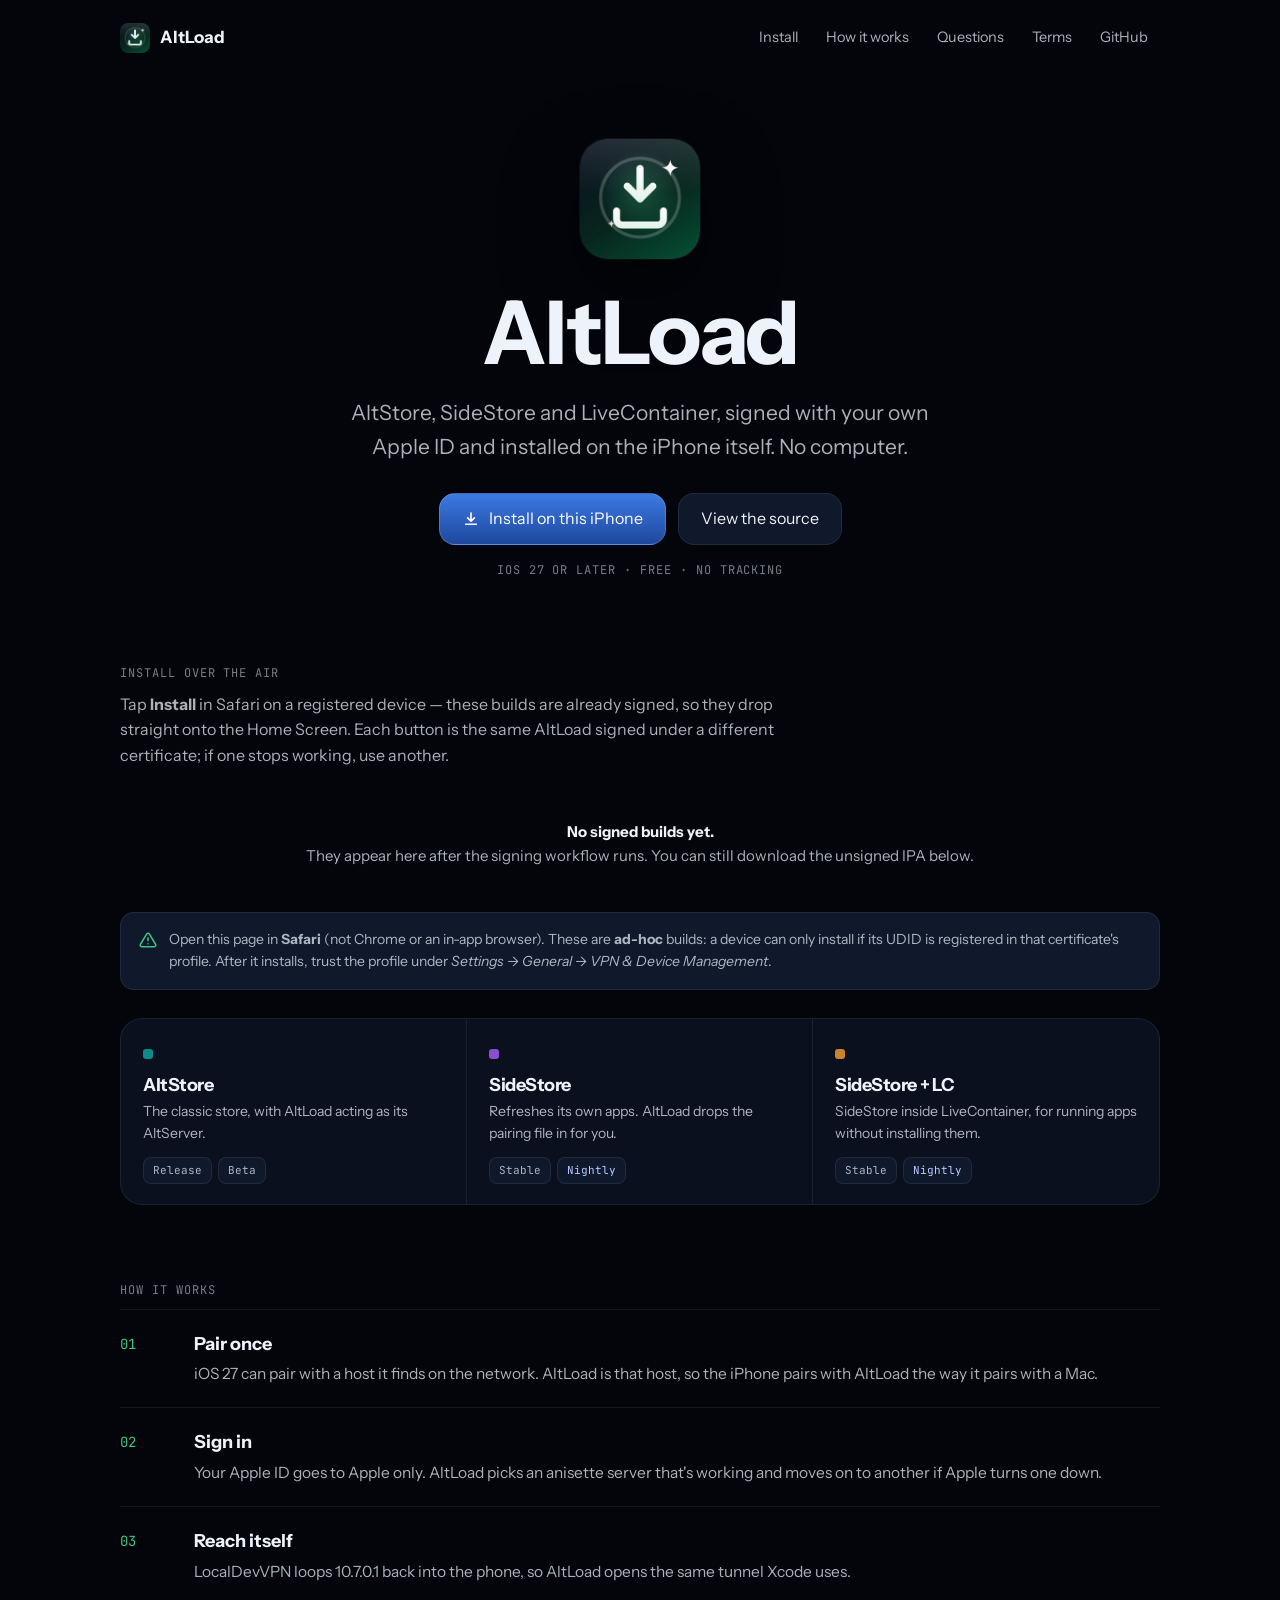
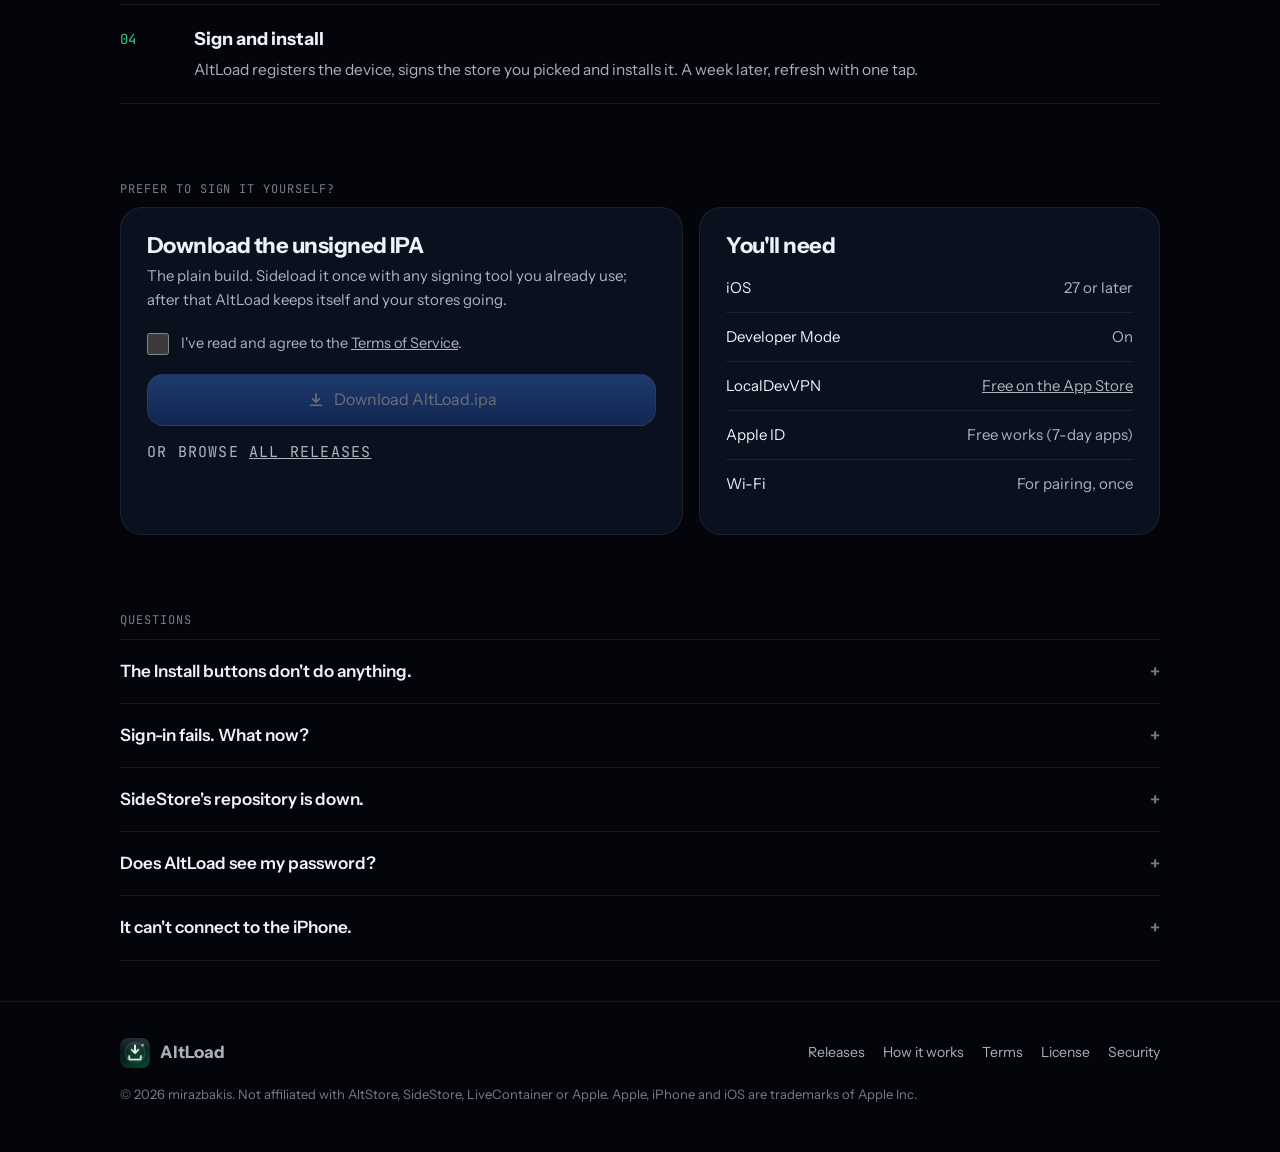
==== web/index.html @ daefc1a5 "Add signed installs Sign the latest non-beta AltLoad release with 11 ad-hoc cert packs (one per com." ====
<!DOCTYPE html>
<html lang="en">
<head>
<meta charset="UTF-8">
<meta name="viewport" content="width=device-width, initial-scale=1, viewport-fit=cover">
<title>AltLoad — install on your iPhone</title>
<meta name="description" content="AltLoad signs and installs AltStore, SideStore and LiveContainer on your iPhone with your own Apple ID. Tap to install over the air, or download the unsigned IPA. No computer.">
<meta property="og:title" content="AltLoad">
<meta property="og:description" content="AltStore, SideStore and LiveContainer, installed on the iPhone itself. Tap to install over the air.">
<meta property="og:type" content="website">
<meta property="og:image" content="https://mirazbakis.github.io/AltLoad/AltLoad.png">
<meta name="theme-color" content="#03050b">
<link rel="icon" type="image/png" href="AltLoad.png">
<link rel="preconnect" href="https://fonts.googleapis.com">
<link rel="preconnect" href="https://fonts.gstatic.com" crossorigin>
<link href="https://fonts.googleapis.com/css2?family=Instrument+Sans:wght@400;500;600;700&family=JetBrains+Mono:wght@500&display=swap" rel="stylesheet">
<link rel="stylesheet" href="assets/altload.css">
<style>
  /* ---- hero ---- */
  .hero{text-align:center;padding:64px 0 8px}
  .hero .icon{width:120px;height:120px;margin:0 auto;border-radius:28px;box-shadow:0 30px 70px rgba(0,0,0,.6),0 0 0 1px rgba(255,255,255,.06)}
  .hero h1{font-size:clamp(46px,8.5vw,88px);margin:26px 0 14px}
  .hero p.sub{font-size:clamp(17px,2.2vw,21px);color:var(--ink-2);max-width:600px;margin:0 auto}
  .hero .actions{display:flex;flex-wrap:wrap;justify-content:center;gap:12px;margin-top:30px}
  .hero .meta{margin-top:16px}

  /* ---- section frame ---- */
  section{padding:76px 0 0;scroll-margin-top:16px}
  .head{display:flex;align-items:baseline;gap:14px;margin-bottom:8px}
  .head h2{font-size:clamp(26px,3.6vw,34px)}
  .lead{color:var(--ink-2);font-size:16px;max-width:680px;margin:0 0 26px}

  /* ---- install grid (the signed OTA copies) ---- */
  .installs{display:grid;grid-template-columns:repeat(auto-fill,minmax(248px,1fr));gap:14px}
  .slot{display:flex;flex-direction:column;gap:14px;padding:20px}
  .slot .top{display:flex;align-items:center;gap:13px}
  .slot .ico{width:48px;height:48px;border-radius:13px;flex:none;box-shadow:0 0 0 1px rgba(255,255,255,.07)}
  .slot .name{font-weight:700;font-size:16.5px;letter-spacing:-.02em}
  .slot .bid{font-family:var(--mono);font-size:11.5px;color:var(--ink-3);word-break:break-all;margin-top:2px}
  .slot .row{display:flex;align-items:center;gap:8px;flex-wrap:wrap}
  .pill{font-family:var(--mono);font-size:11px;letter-spacing:.03em;padding:4px 9px;border-radius:8px;background:var(--raised);color:var(--ink-2);border:1px solid var(--line)}
  .pill.ok{color:var(--leaf);border-color:rgba(64,194,128,.3)}
  .slot .btn{width:100%;margin-top:auto}
  .installs .state{grid-column:1/-1;padding:26px;text-align:center;color:var(--ink-2);font-size:15px}
  .installs .state b{color:var(--ink)}

  .callout{display:flex;gap:12px;align-items:flex-start;margin-top:18px;padding:16px 18px;border-radius:14px;background:var(--raised);border:1px solid var(--line);color:var(--ink-2);font-size:14px;line-height:1.55}
  .callout svg{width:18px;height:18px;flex:none;margin-top:2px;color:var(--leaf)}

  /* ---- stores row ---- */
  .stores{margin:30px 0 0;display:grid;grid-template-columns:repeat(3,1fr);border-radius:22px;overflow:hidden}
  .stores > div{padding:22px 22px 20px;border-right:1px solid var(--line)}
  .stores > div:last-child{border-right:0}
  .stores h3{font-size:18px;margin:10px 0 4px}
  .stores p{font-size:14px;color:var(--ink-2)}
  .stores .tags{display:flex;flex-wrap:wrap;gap:6px;margin-top:12px}
  .tag{font-family:var(--mono);font-size:11px;padding:4px 9px;border-radius:8px;background:var(--raised);color:var(--ink-2);border:1px solid var(--line)}
  .tag.night{color:#b9c8ff}
  .dot{width:10px;height:10px;border-radius:3px;display:inline-block}
  @media (max-width:760px){.stores{grid-template-columns:1fr}.stores > div{border-right:0;border-bottom:1px solid var(--line)}.stores > div:last-child{border-bottom:0}}

  /* ---- how it works ---- */
  .rail{list-style:none;counter-reset:s}
  .rail li{counter-increment:s;display:grid;grid-template-columns:56px 1fr;gap:4px 18px;padding:20px 0;border-top:1px solid var(--line)}
  .rail li:last-child{border-bottom:1px solid var(--line)}
  .rail li::before{content:"0" counter(s);font-family:var(--mono);font-size:14px;color:var(--leaf);padding-top:3px;grid-row:span 2}
  .rail b{font-size:18px}
  .rail span{color:var(--ink-2);font-size:15.5px}

  /* ---- download + requirements ---- */
  .get{display:grid;grid-template-columns:1.1fr .9fr;gap:16px}
  .get .surface{padding:26px}
  .get h3{font-size:22px;margin-bottom:6px}
  .get p{color:var(--ink-2);font-size:15px}
  .agree{display:flex;gap:12px;align-items:flex-start;margin:20px 0 18px;font-size:14.5px;color:var(--ink-2);cursor:pointer}
  .agree input{width:22px;height:22px;flex:none;accent-color:var(--accent);margin-top:1px}
  .get .btn{width:100%}
  .need{list-style:none}
  .need li{display:flex;justify-content:space-between;gap:16px;padding:12px 0;border-bottom:1px solid var(--line);font-size:15px}
  .need li:last-child{border-bottom:0}
  .need li span:last-child{color:var(--ink-2);text-align:right}
  @media (max-width:760px){.get{grid-template-columns:1fr}}

  /* ---- FAQ ---- */
  details{border-top:1px solid var(--line)}
  details:last-of-type{border-bottom:1px solid var(--line)}
  summary{list-style:none;cursor:pointer;padding:18px 0;font-weight:600;font-size:17px;display:flex;justify-content:space-between;gap:16px}
  summary::-webkit-details-marker{display:none}
  summary::after{content:"+";font-family:var(--mono);color:var(--ink-3)}
  details[open] summary::after{content:"–"}
  details p{color:var(--ink-2);padding:0 0 18px;max-width:760px}
</style>
</head>
<body>

<header class="bar">
  <div class="wrap">
    <a class="brand" href="index.html"><img src="AltLoad.png" alt="">AltLoad</a>
    <nav>
      <a class="opt" href="#install">Install</a>
      <a class="opt" href="#how">How it works</a>
      <a class="opt" href="#faq">Questions</a>
      <a href="terms.html">Terms</a>
      <a href="https://github.com/mirazbakis/AltLoad">GitHub</a>
    </nav>
  </div>
</header>

<main>
  <div class="wrap hero">
    <img class="icon" src="AltLoad.png" alt="AltLoad icon">
    <h1>AltLoad</h1>
    <p class="sub">AltStore, SideStore and LiveContainer, signed with your own Apple ID and installed on the iPhone itself. No computer.</p>
    <div class="actions">
      <a class="btn btn-primary" href="#install">
        <svg viewBox="0 0 24 24" fill="none" stroke="currentColor" stroke-width="2.2" stroke-linecap="round" stroke-linejoin="round"><path d="M12 4v11m0 0-4.5-4.5M12 15l4.5-4.5M5 19h14"/></svg>
        Install on this iPhone
      </a>
      <a class="btn btn-quiet" href="https://github.com/mirazbakis/AltLoad">View the source</a>
    </div>
    <p class="meta label">iOS 27 or later · free · no tracking</p>
  </div>

  <!-- ===== Signed over-the-air installs ===== -->
  <section id="install" class="wrap reveal">
    <div class="head"><span class="label">Install over the air</span></div>
    <p class="lead">Tap <strong>Install</strong> in Safari on a registered device — these builds are already signed, so they drop straight onto the Home Screen. Each button is the same AltLoad signed under a different certificate; if one stops working, use another.</p>

    <div class="installs" id="installs" aria-live="polite">
      <div class="state" id="installState">Loading signed builds…</div>
    </div>

    <div class="callout">
      <svg viewBox="0 0 24 24" fill="none" stroke="currentColor" stroke-width="2" stroke-linecap="round" stroke-linejoin="round"><path d="M12 9v4m0 4h.01M10.3 3.9 1.8 18a2 2 0 0 0 1.7 3h17a2 2 0 0 0 1.7-3L13.7 3.9a2 2 0 0 0-3.4 0Z"/></svg>
      <span>Open this page in <strong>Safari</strong> (not Chrome or an in-app browser). These are <strong>ad-hoc</strong> builds: a device can only install if its UDID is registered in that certificate's profile. After it installs, trust the profile under <em>Settings → General → VPN &amp; Device Management</em>.</span>
    </div>

    <div class="stores surface" style="margin-top:28px">
      <div>
        <span class="dot" style="background:#0d8a86"></span>
        <h3>AltStore</h3>
        <p>The classic store, with AltLoad acting as its AltServer.</p>
        <div class="tags"><span class="tag">Release</span><span class="tag">Beta</span></div>
      </div>
      <div>
        <span class="dot" style="background:#8a4fd0"></span>
        <h3>SideStore</h3>
        <p>Refreshes its own apps. AltLoad drops the pairing file in for you.</p>
        <div class="tags"><span class="tag">Stable</span><span class="tag night">Nightly</span></div>
      </div>
      <div>
        <span class="dot" style="background:#c9832f"></span>
        <h3>SideStore + LC</h3>
        <p>SideStore inside LiveContainer, for running apps without installing them.</p>
        <div class="tags"><span class="tag">Stable</span><span class="tag night">Nightly</span></div>
      </div>
    </div>
  </section>

  <!-- ===== How it works ===== -->
  <section id="how" class="wrap reveal">
    <div class="head"><span class="label">How it works</span></div>
    <ol class="rail">
      <li><b>Pair once</b><span>iOS 27 can pair with a host it finds on the network. AltLoad is that host, so the iPhone pairs with AltLoad the way it pairs with a Mac.</span></li>
      <li><b>Sign in</b><span>Your Apple ID goes to Apple only. AltLoad picks an anisette server that's working and moves on to another if Apple turns one down.</span></li>
      <li><b>Reach itself</b><span>LocalDevVPN loops 10.7.0.1 back into the phone, so AltLoad opens the same tunnel Xcode uses.</span></li>
      <li><b>Sign and install</b><span>AltLoad registers the device, signs the store you picked and installs it. A week later, refresh with one tap.</span></li>
    </ol>
  </section>

  <!-- ===== Unsigned download ===== -->
  <section id="download" class="wrap reveal">
    <div class="head"><span class="label">Prefer to sign it yourself?</span></div>
    <div class="get">
      <div class="surface">
        <h3>Download the unsigned IPA</h3>
        <p>The plain build. Sideload it once with any signing tool you already use; after that AltLoad keeps itself and your stores going.</p>
        <label class="agree"><input type="checkbox" id="agree"> <span>I've read and agree to the <a href="terms.html">Terms of Service</a>.</span></label>
        <a class="btn btn-primary" id="dlBtn" aria-disabled="true" href="https://github.com/mirazbakis/AltLoad/releases/latest/download/AltLoad.ipa">
          <svg viewBox="0 0 24 24" fill="none" stroke="currentColor" stroke-width="2.2" stroke-linecap="round" stroke-linejoin="round"><path d="M12 4v11m0 0-4.5-4.5M12 15l4.5-4.5M5 19h14"/></svg>
          Download AltLoad.ipa
        </a>
        <p class="label" style="margin-top:14px">or browse <a href="https://github.com/mirazbakis/AltLoad/releases">all releases</a></p>
      </div>
      <div class="surface">
        <h3>You'll need</h3>
        <ul class="need">
          <li><span>iOS</span><span>27 or later</span></li>
          <li><span>Developer Mode</span><span>On</span></li>
          <li><span>LocalDevVPN</span><span><a href="https://apps.apple.com/app/id6755608044">Free on the App Store</a></span></li>
          <li><span>Apple ID</span><span>Free works (7-day apps)</span></li>
          <li><span>Wi-Fi</span><span>For pairing, once</span></li>
        </ul>
      </div>
    </div>
  </section>

  <!-- ===== FAQ ===== -->
  <section id="faq" class="wrap reveal">
    <div class="head"><span class="label">Questions</span></div>
    <details><summary>The Install buttons don't do anything.</summary><p>Over-the-air install only works in <strong>Safari</strong> over HTTPS, and only on a device whose UDID is registered in that certificate's provisioning profile. On any other device iOS declines the install. If no buttons appear at all, the signing workflow hasn't published builds yet — download the unsigned IPA below in the meantime.</p></details>
    <details><summary>Sign-in fails. What now?</summary><p>Since 12 October 2026 Apple turns down sign-in data from many public anisette servers. Leave Settings › Anisette on Automatic so AltLoad tries the servers that still work, and if it keeps failing, tap Reset Anisette Data and try again a few minutes later.</p></details>
    <details><summary>SideStore's repository is down.</summary><p>AltLoad tries SideStore's source, its mirror, its GitHub releases and a known-good build, in that order, and uses its own saved copy if it has one. If none answer, pick a SideStore IPA you already have with Install IPA from Files.</p></details>
    <details><summary>Does AltLoad see my password?</summary><p>It's sent only to Apple. If you choose Remember password, it stays in this iPhone's Keychain and never syncs. There's no analytics or tracking.</p></details>
    <details><summary>It can't connect to the iPhone.</summary><p>Check that LocalDevVPN is connected, Developer Mode is on, and this iPhone is paired in Tools › Pair. If it still fails, pair again.</p></details>
  </section>
</main>

<footer>
  <div class="wrap">
    <a class="brand" href="index.html"><img src="AltLoad.png" alt="">AltLoad</a>
    <nav>
      <a href="https://github.com/mirazbakis/AltLoad/releases">Releases</a>
      <a href="https://github.com/mirazbakis/AltLoad/blob/main/docs/HOW-IT-WORKS.md">How it works</a>
      <a href="terms.html">Terms</a>
      <a href="https://github.com/mirazbakis/AltLoad/blob/main/LICENSE.md">License</a>
      <a href="https://github.com/mirazbakis/AltLoad/blob/main/SECURITY.md">Security</a>
    </nav>
    <small>© 2026 mirazbakis. Not affiliated with AltStore, SideStore, LiveContainer or Apple. Apple, iPhone and iOS are trademarks of Apple Inc.</small>
  </div>
</footer>

<script>
(function(){
  // ---- Signed-install buttons, loaded from the workflow's output ----
  var box = document.getElementById('installs');
  var state = document.getElementById('installState');

  function esc(s){ return String(s==null?'':s).replace(/[&<>"]/g, function(c){
    return {'&':'&amp;','<':'&lt;','>':'&gt;','"':'&quot;'}[c]; }); }

  function slotNumber(slug){ var m=/(\d+)$/.exec(slug||''); return m?m[1]:''; }

  function render(data){
    var slots = (data && data.slots) || [];
    if(!slots.length){
      state.innerHTML = '<b>No signed builds yet.</b><br>They appear here after the signing workflow runs. You can still download the unsigned IPA below.';
      return;
    }
    var html = '';
    slots.forEach(function(s){
      var n = slotNumber(s.slug);
      var icon = s.iconUrl ? '<img class="ico" src="'+esc(s.iconUrl)+'" alt="">'
                           : '<img class="ico" src="AltLoad.png" alt="">';
      html += ''
        + '<div class="slot surface">'
        +   '<div class="top">' + icon
        +     '<div><div class="name">AltLoad</div>'
        +       '<div class="bid">'+esc(s.bundleId)+'</div></div>'
        +   '</div>'
        +   '<div class="row">'
        +     (n ? '<span class="pill">Cert '+esc(n)+'</span>' : '')
        +     (s.version ? '<span class="pill">v'+esc(s.version)+'</span>' : '')
        +     '<span class="pill ok">signed</span>'
        +   '</div>'
        +   '<a class="btn btn-primary" href="'+esc(s.installUrl)+'">'
        +     '<svg viewBox="0 0 24 24" fill="none" stroke="currentColor" stroke-width="2.2" stroke-linecap="round" stroke-linejoin="round"><path d="M12 4v11m0 0-4.5-4.5M12 15l4.5-4.5M5 19h14"/></svg>'
        +     'Install</a>'
        + '</div>';
    });
    box.innerHTML = html;
  }

  if(window.fetch){
    fetch('installs/index.json', {cache:'no-store'})
      .then(function(r){ return r.ok ? r.json() : null; })
      .then(function(d){ render(d); })
      .catch(function(){
        state.innerHTML = '<b>No signed builds yet.</b><br>They appear here after the signing workflow runs.';
      });
  } else {
    state.textContent = 'Signed builds will appear here.';
  }

  // ---- Unsigned-download terms gate (remembered on this device) ----
  var agree=document.getElementById('agree'), dl=document.getElementById('dlBtn'), KEY='altload-terms';
  function sync(){
    dl.setAttribute('aria-disabled', agree.checked ? 'false' : 'true');
    dl.tabIndex = agree.checked ? 0 : -1;
    try{ agree.checked ? localStorage.setItem(KEY,'1') : localStorage.removeItem(KEY); }catch(e){}
  }
  try{ agree.checked = localStorage.getItem(KEY)==='1'; }catch(e){}
  agree.addEventListener('change',sync);
  dl.addEventListener('click',function(e){ if(!agree.checked) e.preventDefault(); });
  sync();

  // ---- Reveal-on-scroll ----
  var els=[].slice.call(document.querySelectorAll('.reveal'));
  if(!('IntersectionObserver' in window)){ els.forEach(function(el){ el.classList.add('in'); }); return; }
  var io=new IntersectionObserver(function(entries){
    entries.forEach(function(en){ if(en.isIntersecting){ en.target.classList.add('in'); io.unobserve(en.target); } });
  },{threshold:.08});
  els.forEach(function(el){ io.observe(el); });
})();
</script>
</body>
</html>
---- web/assets/altload.css ----
/* AltLoad pages (AltLoad.html, terms.html). Same look as the app: a full midnight
   background with one dark navy spotlight from the top, solid navy surfaces with
   hairline edges, a deep blue accent, and the icon's dark green for small touches. */
:root{
  --night:#03050b;
  --spot:#0e204a;
  --card:#0a101e;
  --raised:#10192c;
  --navy:#132955;
  --accent:#3c7ae3;
  --accent-deep:#1f489e;
  --forest:#176b4a;
  --leaf:#40c280;
  --ember:#f2a14a;
  --ink:#eef3fb;
  --ink-2:rgba(238,243,251,.72);
  --ink-3:rgba(238,243,251,.5);
  --line:rgba(255,255,255,.07);
  --line-2:rgba(255,255,255,.14);
  --mono:'JetBrains Mono',ui-monospace,SFMono-Regular,Menlo,monospace;
  color-scheme:dark;
}
*{box-sizing:border-box;margin:0;padding:0}
html{background:var(--night);scroll-behavior:smooth;overflow-x:clip}
body{
  font-family:'Instrument Sans',-apple-system,BlinkMacSystemFont,sans-serif;
  color:var(--ink);line-height:1.6;-webkit-font-smoothing:antialiased;
  background:var(--night);min-height:100vh;overflow-x:clip;
}
/* the spotlight: one soft navy cone falling from the top of the page */
body::before{content:"";position:absolute;z-index:0;pointer-events:none;left:0;right:0;top:0;height:900px;
  background:radial-gradient(max(560px,62%) 55% at 50% 0%,rgba(14,32,74,.95) 0%,rgba(14,32,74,.35) 55%,rgba(3,5,11,0) 100%)}
a{color:inherit}
img{display:block;max-width:100%}
.wrap{position:relative;z-index:1;width:min(1040px,100% - 32px);margin-inline:auto}
h1,h2,h3{letter-spacing:-.025em;line-height:1.1;font-weight:700}
.label{font-family:var(--mono);font-size:12px;letter-spacing:.08em;text-transform:uppercase;color:var(--ink-3)}
.surface{background:var(--card);border:1px solid var(--line);border-radius:22px}

/* top bar */
.bar{position:relative;z-index:5;padding:18px 0}
.bar .wrap{display:flex;align-items:center;gap:14px}
.brand{display:flex;align-items:center;gap:10px;text-decoration:none;font-weight:700;font-size:17px}
.brand img{width:30px;height:30px;border-radius:8px}
.bar nav{margin-left:auto;display:flex;align-items:center;gap:4px}
.bar nav a{padding:8px 12px;border-radius:10px;text-decoration:none;font-size:14.5px;color:var(--ink-2)}
.bar nav a:hover{color:var(--ink);background:var(--raised)}
@media (max-width:640px){.bar nav a.opt{display:none}}

/* buttons */
.btn{display:inline-flex;align-items:center;justify-content:center;gap:9px;min-height:52px;padding:0 22px;border-radius:16px;
  font:600 16px/1 inherit;font-family:inherit;text-decoration:none;border:1px solid var(--line-2);cursor:pointer;transition:transform .15s,opacity .15s}
.btn svg{width:18px;height:18px;flex:none}
.btn-primary{background:linear-gradient(var(--accent),var(--accent-deep));color:#fff;border-color:rgba(255,255,255,.16)}
.btn-quiet{background:var(--raised);color:var(--ink);border-color:var(--line)}
.btn:hover{transform:translateY(-1px)}
.btn[aria-disabled="true"]{opacity:.4;pointer-events:none}

/* footer */
footer{position:relative;z-index:1;border-top:1px solid var(--line);margin-top:40px;padding:36px 0 48px}
footer .wrap{display:flex;flex-wrap:wrap;gap:16px 28px;align-items:center}
footer nav{display:flex;flex-wrap:wrap;gap:6px 18px;margin-left:auto}
footer a{color:var(--ink-2);text-decoration:none;font-size:14px}
footer a:hover{color:var(--ink)}
footer small{color:var(--ink-3);font-size:13px;flex-basis:100%}
@media (max-width:640px){footer nav{margin-left:0}}

.reveal{opacity:0;transform:translateY(14px);transition:opacity .6s ease,transform .6s ease}
.reveal.in{opacity:1;transform:none}
@media (prefers-reduced-motion:reduce){.reveal{opacity:1;transform:none;transition:none}html{scroll-behavior:auto}}
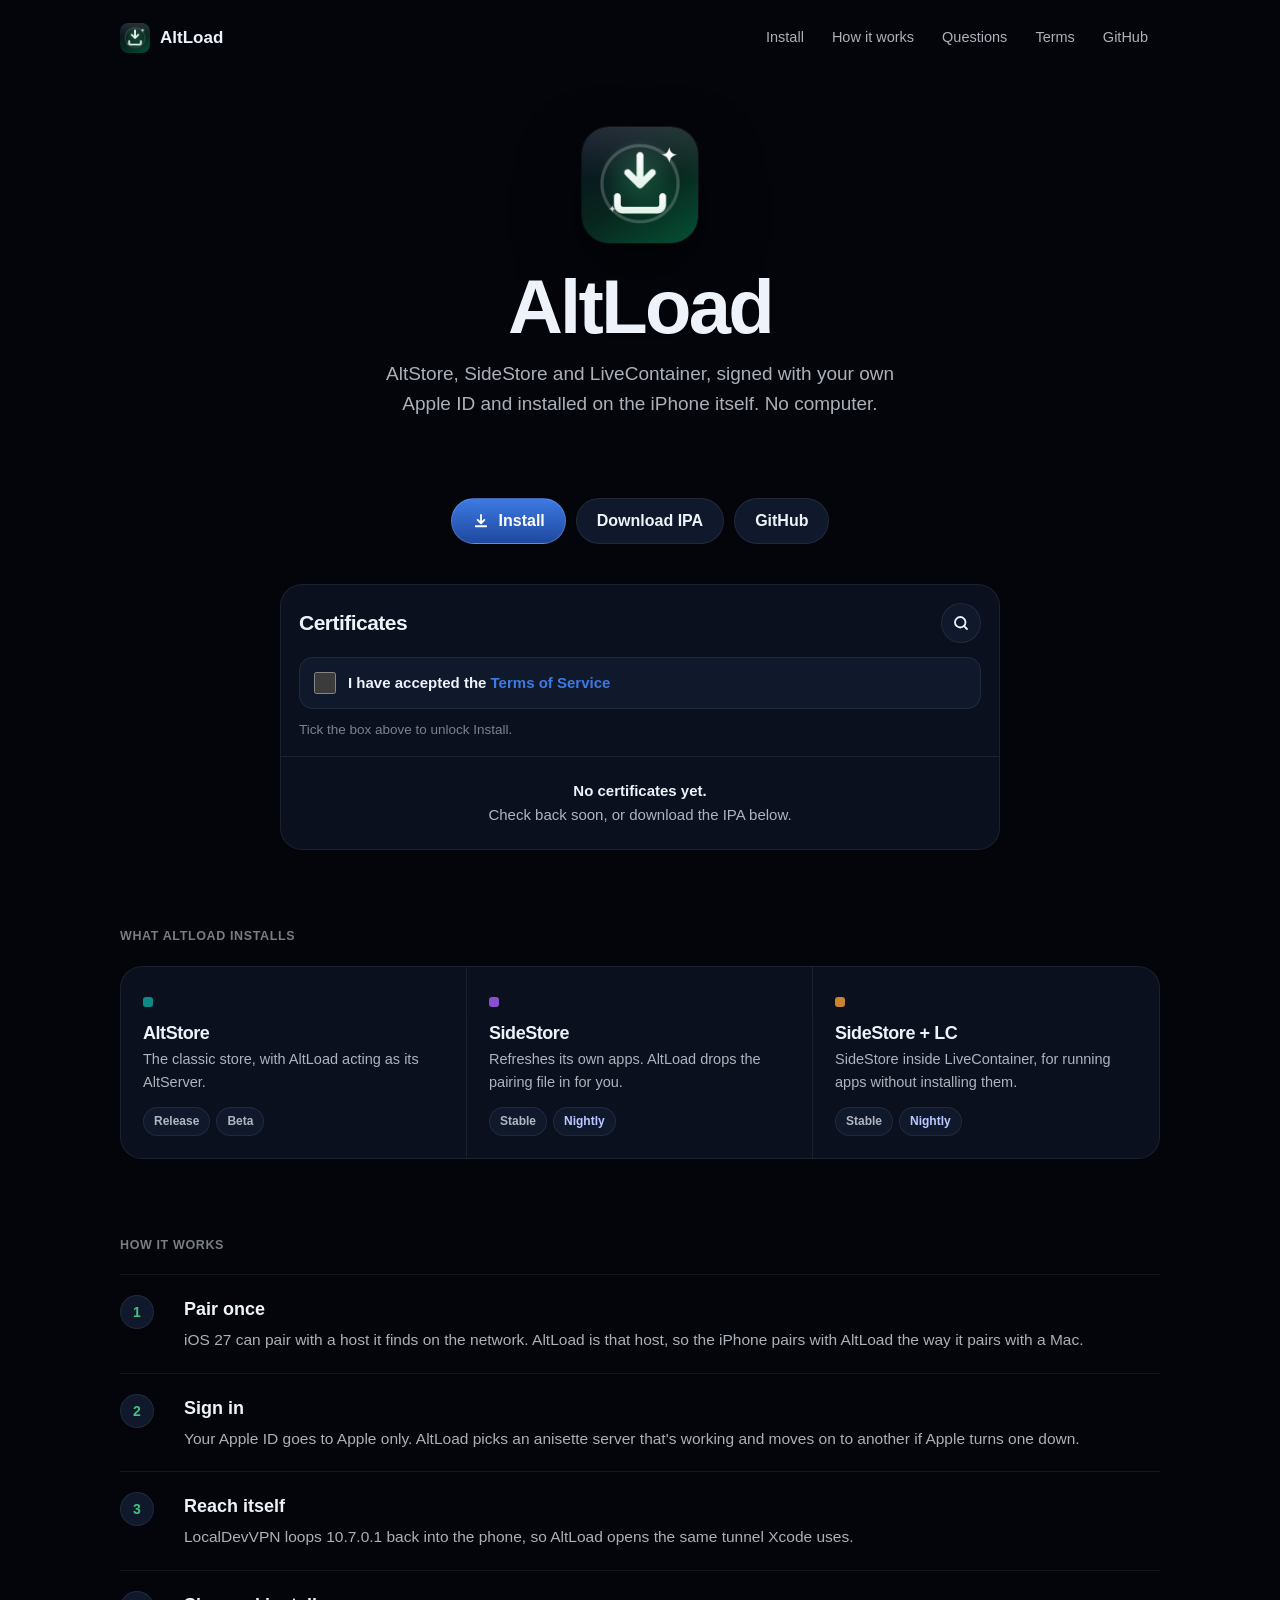
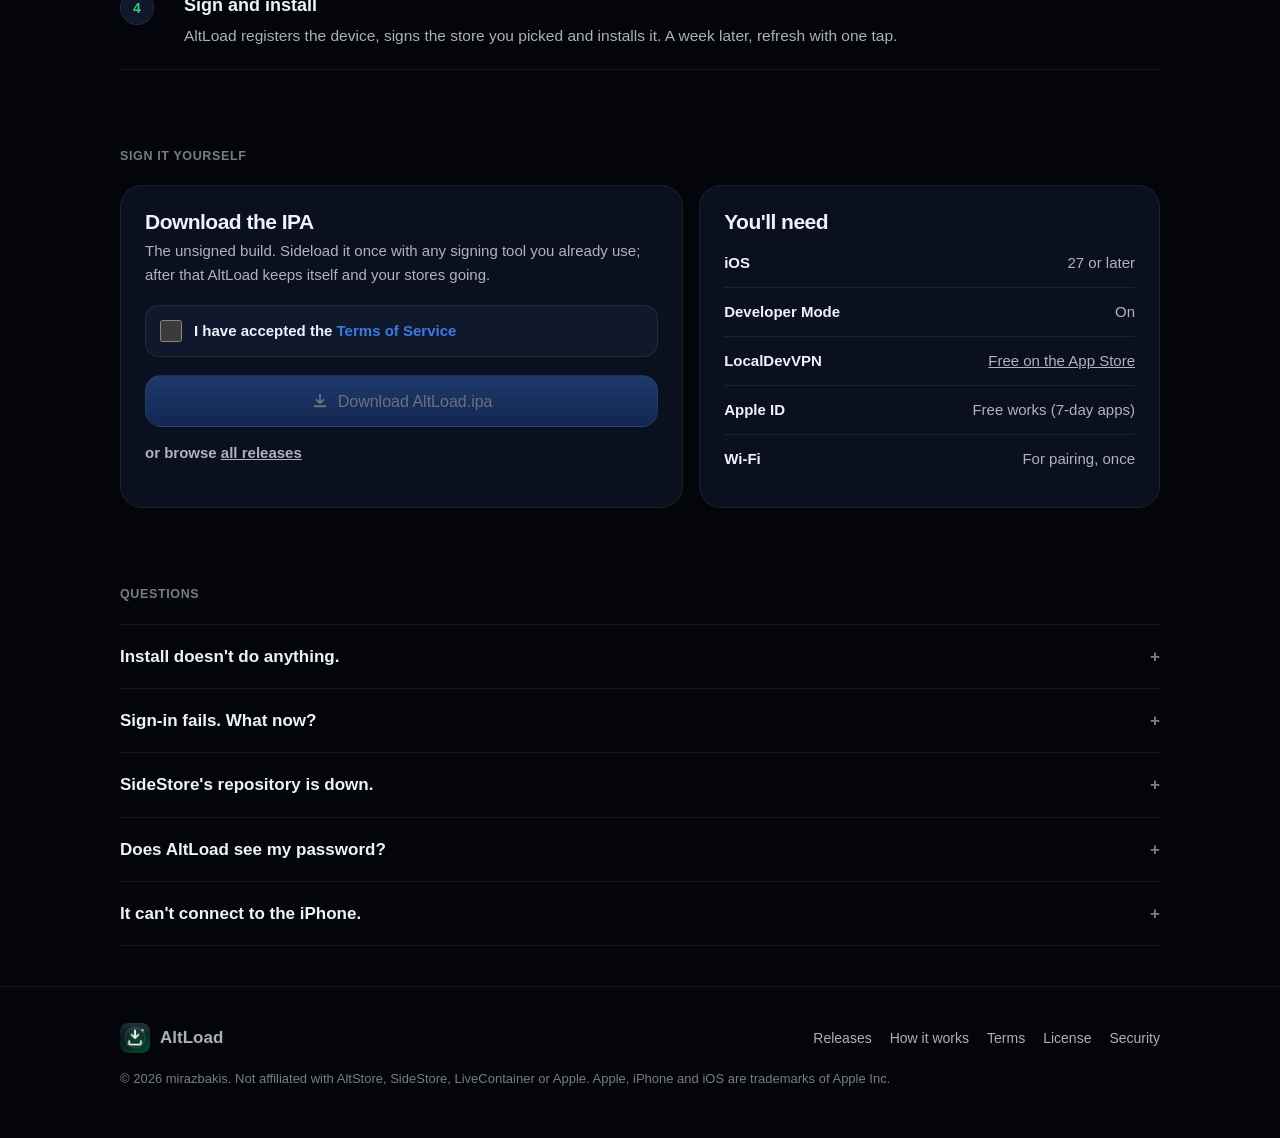
==== commit 09f31035: "Redesign the install list One certificate list with bold names, a Valid badge, numeric order, a sear" ====
--- a/web/index.html
+++ b/web/index.html
@@ -3,92 +3,114 @@
 <head>
 <meta charset="UTF-8">
 <meta name="viewport" content="width=device-width, initial-scale=1, viewport-fit=cover">
-<title>AltLoad — install on your iPhone</title>
-<meta name="description" content="AltLoad signs and installs AltStore, SideStore and LiveContainer on your iPhone with your own Apple ID. Tap to install over the air, or download the unsigned IPA. No computer.">
+<title>AltLoad</title>
+<meta name="description" content="AltLoad signs and installs AltStore, SideStore and LiveContainer on your iPhone with your own Apple ID. Tap to install, no computer.">
 <meta property="og:title" content="AltLoad">
-<meta property="og:description" content="AltStore, SideStore and LiveContainer, installed on the iPhone itself. Tap to install over the air.">
+<meta property="og:description" content="AltStore, SideStore and LiveContainer, installed on the iPhone itself. Tap to install.">
 <meta property="og:type" content="website">
 <meta property="og:image" content="https://mirazbakis.github.io/AltLoad/AltLoad.png">
 <meta name="theme-color" content="#03050b">
 <link rel="icon" type="image/png" href="AltLoad.png">
-<link rel="preconnect" href="https://fonts.googleapis.com">
-<link rel="preconnect" href="https://fonts.gstatic.com" crossorigin>
-<link href="https://fonts.googleapis.com/css2?family=Instrument+Sans:wght@400;500;600;700&family=JetBrains+Mono:wght@500&display=swap" rel="stylesheet">
+<link rel="apple-touch-icon" href="AltLoad.png">
 <link rel="stylesheet" href="assets/altload.css">
 <style>
   /* ---- hero ---- */
-  .hero{text-align:center;padding:64px 0 8px}
-  .hero .icon{width:120px;height:120px;margin:0 auto;border-radius:28px;box-shadow:0 30px 70px rgba(0,0,0,.6),0 0 0 1px rgba(255,255,255,.06)}
-  .hero h1{font-size:clamp(46px,8.5vw,88px);margin:26px 0 14px}
-  .hero p.sub{font-size:clamp(17px,2.2vw,21px);color:var(--ink-2);max-width:600px;margin:0 auto}
-  .hero .actions{display:flex;flex-wrap:wrap;justify-content:center;gap:12px;margin-top:30px}
-  .hero .meta{margin-top:16px}
-
-  /* ---- section frame ---- */
-  section{padding:76px 0 0;scroll-margin-top:16px}
-  .head{display:flex;align-items:baseline;gap:14px;margin-bottom:8px}
-  .head h2{font-size:clamp(26px,3.6vw,34px)}
-  .lead{color:var(--ink-2);font-size:16px;max-width:680px;margin:0 0 26px}
-
-  /* ---- install grid (the signed OTA copies) ---- */
-  .installs{display:grid;grid-template-columns:repeat(auto-fill,minmax(248px,1fr));gap:14px}
-  .slot{display:flex;flex-direction:column;gap:14px;padding:20px}
-  .slot .top{display:flex;align-items:center;gap:13px}
-  .slot .ico{width:48px;height:48px;border-radius:13px;flex:none;box-shadow:0 0 0 1px rgba(255,255,255,.07)}
-  .slot .name{font-weight:700;font-size:16.5px;letter-spacing:-.02em}
-  .slot .bid{font-family:var(--mono);font-size:11.5px;color:var(--ink-3);word-break:break-all;margin-top:2px}
-  .slot .row{display:flex;align-items:center;gap:8px;flex-wrap:wrap}
-  .pill{font-family:var(--mono);font-size:11px;letter-spacing:.03em;padding:4px 9px;border-radius:8px;background:var(--raised);color:var(--ink-2);border:1px solid var(--line)}
-  .pill.ok{color:var(--leaf);border-color:rgba(64,194,128,.3)}
-  .slot .btn{width:100%;margin-top:auto}
-  .installs .state{grid-column:1/-1;padding:26px;text-align:center;color:var(--ink-2);font-size:15px}
-  .installs .state b{color:var(--ink)}
-
-  .callout{display:flex;gap:12px;align-items:flex-start;margin-top:18px;padding:16px 18px;border-radius:14px;background:var(--raised);border:1px solid var(--line);color:var(--ink-2);font-size:14px;line-height:1.55}
-  .callout svg{width:18px;height:18px;flex:none;margin-top:2px;color:var(--leaf)}
-
-  /* ---- stores row ---- */
-  .stores{margin:30px 0 0;display:grid;grid-template-columns:repeat(3,1fr);border-radius:22px;overflow:hidden}
-  .stores > div{padding:22px 22px 20px;border-right:1px solid var(--line)}
+  .hero{text-align:center;padding:52px 0 0}
+  .hero .icon{width:116px;height:116px;margin:0 auto;border-radius:27px;box-shadow:0 26px 60px rgba(0,0,0,.6),0 0 0 1px rgba(255,255,255,.07)}
+  .hero h1{font-size:clamp(44px,9vw,76px);font-weight:800;letter-spacing:-.035em;margin:22px 0 10px}
+  .hero p.sub{font-size:clamp(16.5px,2.2vw,19px);color:var(--ink-2);max-width:520px;margin:0 auto}
+  .stats{display:flex;flex-wrap:wrap;justify-content:center;gap:8px;margin-top:20px;min-height:36px}
+  .stat{padding:7px 14px;border-radius:999px;background:var(--raised);border:1px solid var(--line);font-size:14px;color:var(--ink-2)}
+  .stat b{color:var(--ink);font-weight:800}
+  .hero .actions{display:flex;flex-wrap:wrap;justify-content:center;gap:10px;margin-top:22px}
+  .hero .actions .btn{min-height:46px;border-radius:999px;padding:0 20px;font-weight:700}
+
+  /* ---- certificate list ---- */
+  #install{padding-top:40px;scroll-margin-top:12px}
+  .list{max-width:720px;margin:0 auto;overflow:hidden}
+  .list-head{display:flex;align-items:center;gap:12px;padding:18px 18px 14px}
+  .list-head h2{font-size:21px;font-weight:800;flex:1}
+  .list-head h2 span{color:var(--ink-3);font-weight:700}
+  .icon-btn{width:40px;height:40px;flex:none;display:grid;place-items:center;border-radius:999px;border:1px solid var(--line);background:var(--raised);color:var(--ink);cursor:pointer}
+  .icon-btn svg{width:18px;height:18px}
+  .icon-btn[aria-expanded="true"]{background:var(--accent);border-color:transparent}
+
+  .search{display:none;padding:0 18px 14px}
+  .search.open{display:block}
+  .search input{width:100%;height:44px;padding:0 14px 0 40px;border-radius:12px;border:1px solid var(--line-2);background:var(--raised) no-repeat 13px 50%/17px;
+    background-image:url("data:image/svg+xml,%3Csvg xmlns='http://www.w3.org/2000/svg' viewBox='0 0 24 24' fill='none' stroke='%23eef3fb' stroke-opacity='.5' stroke-width='2.2' stroke-linecap='round'%3E%3Ccircle cx='11' cy='11' r='7'/%3E%3Cpath d='m20 20-3.5-3.5'/%3E%3C/svg%3E");
+    color:var(--ink);font:500 16px var(--sans);outline:none}
+  .search input:focus{border-color:var(--accent)}
+
+  .tos{display:flex;gap:12px;align-items:center;margin:0 18px 14px;padding:13px 14px;border-radius:14px;background:var(--raised);border:1px solid var(--line);font-size:15px;font-weight:600;cursor:pointer}
+  .tos input{width:22px;height:22px;flex:none;accent-color:var(--accent);margin:0}
+  .tos a{color:var(--accent);text-decoration:none}
+
+  .rows{list-style:none}
+  .rowi{display:flex;align-items:center;gap:14px;padding:14px 18px;border-top:1px solid var(--line)}
+  .rowi .ico{width:54px;height:54px;border-radius:13px;flex:none;box-shadow:0 0 0 1px rgba(255,255,255,.07)}
+  .rowi .txt{flex:1;min-width:0}
+  .rowi .name{display:flex;align-items:center;gap:8px;font-size:17.5px;font-weight:800;letter-spacing:-.02em}
+  .rowi .det{font-size:14px;color:var(--ink-2);margin-top:1px}
+  .valid{font-size:11.5px;font-weight:800;letter-spacing:.02em;color:var(--leaf);background:rgba(64,194,128,.13);padding:3px 8px;border-radius:999px}
+  .get{flex:none;display:inline-flex;align-items:center;min-height:36px;padding:0 18px;border-radius:999px;font-weight:800;font-size:15px;
+    color:#fff;background:linear-gradient(var(--accent),var(--accent-deep));text-decoration:none;transition:opacity .15s,transform .15s}
+  .get:active{transform:scale(.96)}
+  .get[aria-disabled="true"]{opacity:.35;pointer-events:none}
+  .note{padding:22px 18px;border-top:1px solid var(--line);color:var(--ink-2);font-size:15px;text-align:center}
+  .note b{color:var(--ink)}
+  .hint{padding:0 18px 16px;margin-top:-4px;font-size:13.5px;color:var(--ink-3)}
+
+  /* ---- stores ---- */
+  section{padding:72px 0 0;scroll-margin-top:16px}
+  .head{margin-bottom:18px}
+  .stores{display:grid;grid-template-columns:repeat(3,1fr);border-radius:22px;overflow:hidden}
+  .stores > div{padding:22px;border-right:1px solid var(--line)}
   .stores > div:last-child{border-right:0}
   .stores h3{font-size:18px;margin:10px 0 4px}
-  .stores p{font-size:14px;color:var(--ink-2)}
+  .stores p{font-size:14.5px;color:var(--ink-2)}
   .stores .tags{display:flex;flex-wrap:wrap;gap:6px;margin-top:12px}
-  .tag{font-family:var(--mono);font-size:11px;padding:4px 9px;border-radius:8px;background:var(--raised);color:var(--ink-2);border:1px solid var(--line)}
+  .tag{font-size:12px;font-weight:700;padding:4px 10px;border-radius:999px;background:var(--raised);color:var(--ink-2);border:1px solid var(--line)}
   .tag.night{color:#b9c8ff}
   .dot{width:10px;height:10px;border-radius:3px;display:inline-block}
   @media (max-width:760px){.stores{grid-template-columns:1fr}.stores > div{border-right:0;border-bottom:1px solid var(--line)}.stores > div:last-child{border-bottom:0}}
 
   /* ---- how it works ---- */
   .rail{list-style:none;counter-reset:s}
-  .rail li{counter-increment:s;display:grid;grid-template-columns:56px 1fr;gap:4px 18px;padding:20px 0;border-top:1px solid var(--line)}
+  .rail li{counter-increment:s;display:grid;grid-template-columns:48px 1fr;gap:4px 16px;padding:20px 0;border-top:1px solid var(--line)}
   .rail li:last-child{border-bottom:1px solid var(--line)}
-  .rail li::before{content:"0" counter(s);font-family:var(--mono);font-size:14px;color:var(--leaf);padding-top:3px;grid-row:span 2}
-  .rail b{font-size:18px}
+  .rail li::before{content:counter(s);display:grid;place-items:center;width:32px;height:32px;border-radius:999px;background:var(--raised);border:1px solid var(--line);font-weight:800;font-size:14px;color:var(--leaf);grid-row:span 2}
+  .rail b{font-size:18px;font-weight:800}
   .rail span{color:var(--ink-2);font-size:15.5px}
 
-  /* ---- download + requirements ---- */
-  .get{display:grid;grid-template-columns:1.1fr .9fr;gap:16px}
-  .get .surface{padding:26px}
-  .get h3{font-size:22px;margin-bottom:6px}
-  .get p{color:var(--ink-2);font-size:15px}
-  .agree{display:flex;gap:12px;align-items:flex-start;margin:20px 0 18px;font-size:14.5px;color:var(--ink-2);cursor:pointer}
-  .agree input{width:22px;height:22px;flex:none;accent-color:var(--accent);margin-top:1px}
-  .get .btn{width:100%}
+  /* ---- unsigned download ---- */
+  .get-ipa{display:grid;grid-template-columns:1.1fr .9fr;gap:16px}
+  .get-ipa .surface{padding:24px}
+  .get-ipa h3{font-size:21px;margin-bottom:6px}
+  .get-ipa p{color:var(--ink-2);font-size:15px}
+  .get-ipa .btn{width:100%;margin-top:18px}
   .need{list-style:none}
   .need li{display:flex;justify-content:space-between;gap:16px;padding:12px 0;border-bottom:1px solid var(--line);font-size:15px}
   .need li:last-child{border-bottom:0}
+  .need li span:first-child{font-weight:700}
   .need li span:last-child{color:var(--ink-2);text-align:right}
-  @media (max-width:760px){.get{grid-template-columns:1fr}}
+  @media (max-width:760px){.get-ipa{grid-template-columns:1fr}}
 
   /* ---- FAQ ---- */
   details{border-top:1px solid var(--line)}
   details:last-of-type{border-bottom:1px solid var(--line)}
-  summary{list-style:none;cursor:pointer;padding:18px 0;font-weight:600;font-size:17px;display:flex;justify-content:space-between;gap:16px}
+  summary{list-style:none;cursor:pointer;padding:18px 0;font-weight:700;font-size:17px;display:flex;justify-content:space-between;gap:16px}
   summary::-webkit-details-marker{display:none}
-  summary::after{content:"+";font-family:var(--mono);color:var(--ink-3)}
+  summary::after{content:"+";font-weight:700;color:var(--ink-3)}
   details[open] summary::after{content:"–"}
   details p{color:var(--ink-2);padding:0 0 18px;max-width:760px}
+
+  @media (max-width:420px){
+    .rowi{gap:12px;padding:13px 14px}
+    .rowi .ico{width:48px;height:48px;border-radius:12px}
+    .list-head,.search,.hint{padding-left:14px;padding-right:14px}
+    .tos{margin-left:14px;margin-right:14px}
+  }
 </style>
 </head>
 <body>
@@ -111,31 +133,41 @@
     <img class="icon" src="AltLoad.png" alt="AltLoad icon">
     <h1>AltLoad</h1>
     <p class="sub">AltStore, SideStore and LiveContainer, signed with your own Apple ID and installed on the iPhone itself. No computer.</p>
+    <div class="stats" id="stats" aria-live="polite"></div>
     <div class="actions">
       <a class="btn btn-primary" href="#install">
-        <svg viewBox="0 0 24 24" fill="none" stroke="currentColor" stroke-width="2.2" stroke-linecap="round" stroke-linejoin="round"><path d="M12 4v11m0 0-4.5-4.5M12 15l4.5-4.5M5 19h14"/></svg>
-        Install on this iPhone
+        <svg viewBox="0 0 24 24" fill="none" stroke="currentColor" stroke-width="2.4" stroke-linecap="round" stroke-linejoin="round"><path d="M12 4v11m0 0-4.5-4.5M12 15l4.5-4.5M5 19h14"/></svg>
+        Install
       </a>
-      <a class="btn btn-quiet" href="https://github.com/mirazbakis/AltLoad">View the source</a>
+      <a class="btn btn-quiet" href="#download">Download IPA</a>
+      <a class="btn btn-quiet" href="https://github.com/mirazbakis/AltLoad">GitHub</a>
     </div>
-    <p class="meta label">iOS 27 or later · free · no tracking</p>
   </div>
 
-  <!-- ===== Signed over-the-air installs ===== -->
-  <section id="install" class="wrap reveal">
-    <div class="head"><span class="label">Install over the air</span></div>
-    <p class="lead">Tap <strong>Install</strong> in Safari on a registered device — these builds are already signed, so they drop straight onto the Home Screen. Each button is the same AltLoad signed under a different certificate; if one stops working, use another.</p>
-
-    <div class="installs" id="installs" aria-live="polite">
-      <div class="state" id="installState">Loading signed builds…</div>
+  <!-- ===== Certificates (one install per signed copy) ===== -->
+  <div id="install" class="wrap">
+    <div class="list surface">
+      <div class="list-head">
+        <h2>Certificates <span id="count"></span></h2>
+        <button class="icon-btn" id="searchBtn" type="button" aria-label="Search certificates" aria-expanded="false" aria-controls="searchBox">
+          <svg viewBox="0 0 24 24" fill="none" stroke="currentColor" stroke-width="2.4" stroke-linecap="round"><circle cx="11" cy="11" r="7"/><path d="m20 20-3.5-3.5"/></svg>
+        </button>
+      </div>
+      <div class="search" id="searchBox">
+        <input id="q" type="search" placeholder="Search, e.g. 4 or 1.0.1" autocomplete="off" autocorrect="off" spellcheck="false" aria-label="Search certificates">
+      </div>
+      <label class="tos"><input type="checkbox" class="tos-box"> <span>I have accepted the <a href="terms.html">Terms of Service</a></span></label>
+      <p class="hint" id="hint">Tick the box above to unlock Install.</p>
+      <ul class="rows" id="rows">
+        <li class="note">Loading certificates…</li>
+      </ul>
     </div>
-
-    <div class="callout">
-      <svg viewBox="0 0 24 24" fill="none" stroke="currentColor" stroke-width="2" stroke-linecap="round" stroke-linejoin="round"><path d="M12 9v4m0 4h.01M10.3 3.9 1.8 18a2 2 0 0 0 1.7 3h17a2 2 0 0 0 1.7-3L13.7 3.9a2 2 0 0 0-3.4 0Z"/></svg>
-      <span>Open this page in <strong>Safari</strong> (not Chrome or an in-app browser). These are <strong>ad-hoc</strong> builds: a device can only install if its UDID is registered in that certificate's profile. After it installs, trust the profile under <em>Settings → General → VPN &amp; Device Management</em>.</span>
-    </div>
-
-    <div class="stores surface" style="margin-top:28px">
+  </div>
+
+  <!-- ===== What it installs ===== -->
+  <section class="wrap reveal">
+    <div class="head"><span class="label">What AltLoad installs</span></div>
+    <div class="stores surface">
       <div>
         <span class="dot" style="background:#0d8a86"></span>
         <h3>AltStore</h3>
@@ -170,17 +202,17 @@
 
   <!-- ===== Unsigned download ===== -->
   <section id="download" class="wrap reveal">
-    <div class="head"><span class="label">Prefer to sign it yourself?</span></div>
-    <div class="get">
+    <div class="head"><span class="label">Sign it yourself</span></div>
+    <div class="get-ipa">
       <div class="surface">
-        <h3>Download the unsigned IPA</h3>
-        <p>The plain build. Sideload it once with any signing tool you already use; after that AltLoad keeps itself and your stores going.</p>
-        <label class="agree"><input type="checkbox" id="agree"> <span>I've read and agree to the <a href="terms.html">Terms of Service</a>.</span></label>
+        <h3>Download the IPA</h3>
+        <p>The unsigned build. Sideload it once with any signing tool you already use; after that AltLoad keeps itself and your stores going.</p>
+        <label class="tos" style="margin:18px 0 0"><input type="checkbox" class="tos-box"> <span>I have accepted the <a href="terms.html">Terms of Service</a></span></label>
         <a class="btn btn-primary" id="dlBtn" aria-disabled="true" href="https://github.com/mirazbakis/AltLoad/releases/latest/download/AltLoad.ipa">
-          <svg viewBox="0 0 24 24" fill="none" stroke="currentColor" stroke-width="2.2" stroke-linecap="round" stroke-linejoin="round"><path d="M12 4v11m0 0-4.5-4.5M12 15l4.5-4.5M5 19h14"/></svg>
+          <svg viewBox="0 0 24 24" fill="none" stroke="currentColor" stroke-width="2.4" stroke-linecap="round" stroke-linejoin="round"><path d="M12 4v11m0 0-4.5-4.5M12 15l4.5-4.5M5 19h14"/></svg>
           Download AltLoad.ipa
         </a>
-        <p class="label" style="margin-top:14px">or browse <a href="https://github.com/mirazbakis/AltLoad/releases">all releases</a></p>
+        <p class="label" style="margin-top:14px;text-transform:none;letter-spacing:0">or browse <a href="https://github.com/mirazbakis/AltLoad/releases">all releases</a></p>
       </div>
       <div class="surface">
         <h3>You'll need</h3>
@@ -198,7 +230,7 @@
   <!-- ===== FAQ ===== -->
   <section id="faq" class="wrap reveal">
     <div class="head"><span class="label">Questions</span></div>
-    <details><summary>The Install buttons don't do anything.</summary><p>Over-the-air install only works in <strong>Safari</strong> over HTTPS, and only on a device whose UDID is registered in that certificate's provisioning profile. On any other device iOS declines the install. If no buttons appear at all, the signing workflow hasn't published builds yet — download the unsigned IPA below in the meantime.</p></details>
+    <details><summary>Install doesn't do anything.</summary><p>Open this page in Safari, tick the Terms box, then tap Install and confirm. When it's on the Home Screen, trust it under Settings › General › VPN &amp; Device Management. If one certificate doesn't work, try another.</p></details>
     <details><summary>Sign-in fails. What now?</summary><p>Since 12 October 2026 Apple turns down sign-in data from many public anisette servers. Leave Settings › Anisette on Automatic so AltLoad tries the servers that still work, and if it keeps failing, tap Reset Anisette Data and try again a few minutes later.</p></details>
     <details><summary>SideStore's repository is down.</summary><p>AltLoad tries SideStore's source, its mirror, its GitHub releases and a known-good build, in that order, and uses its own saved copy if it has one. If none answer, pick a SideStore IPA you already have with Install IPA from Files.</p></details>
     <details><summary>Does AltLoad see my password?</summary><p>It's sent only to Apple. If you choose Remember password, it stays in this iPhone's Keychain and never syncs. There's no analytics or tracking.</p></details>
@@ -222,69 +254,108 @@
 
 <script>
 (function(){
-  // ---- Signed-install buttons, loaded from the workflow's output ----
-  var box = document.getElementById('installs');
-  var state = document.getElementById('installState');
+  var rows = document.getElementById('rows');
+  var countEl = document.getElementById('count');
+  var stats = document.getElementById('stats');
+  var hint = document.getElementById('hint');
+  var q = document.getElementById('q');
+  var searchBtn = document.getElementById('searchBtn');
+  var searchBox = document.getElementById('searchBox');
+  var boxes = [].slice.call(document.querySelectorAll('.tos-box'));
+  var dl = document.getElementById('dlBtn');
+  var KEY = 'altload-terms';
+  var slots = [];
 
   function esc(s){ return String(s==null?'':s).replace(/[&<>"]/g, function(c){
     return {'&':'&amp;','<':'&lt;','>':'&gt;','"':'&quot;'}[c]; }); }
-
-  function slotNumber(slug){ var m=/(\d+)$/.exec(slug||''); return m?m[1]:''; }
-
-  function render(data){
-    var slots = (data && data.slots) || [];
+  function num(slug){ var m=/(\d+)$/.exec(slug||''); return m ? parseInt(m[1],10) : 0; }
+
+  // ---- Terms: one answer for every box on the page, remembered on this device ----
+  function agreed(){ return boxes.length && boxes[0].checked; }
+  function gate(){
+    var ok = agreed();
+    [].forEach.call(document.querySelectorAll('.get'), function(a){
+      a.setAttribute('aria-disabled', ok ? 'false' : 'true');
+      a.tabIndex = ok ? 0 : -1;
+    });
+    dl.setAttribute('aria-disabled', ok ? 'false' : 'true');
+    dl.tabIndex = ok ? 0 : -1;
+    hint.hidden = ok;
+  }
+  var saved = false;
+  try{ saved = localStorage.getItem(KEY)==='1'; }catch(e){}
+  boxes.forEach(function(b){
+    b.checked = saved;
+    b.addEventListener('change', function(){
+      boxes.forEach(function(o){ o.checked = b.checked; });
+      try{ b.checked ? localStorage.setItem(KEY,'1') : localStorage.removeItem(KEY); }catch(e){}
+      gate();
+    });
+  });
+  document.addEventListener('click', function(e){
+    var a = e.target.closest && e.target.closest('.get, #dlBtn');
+    if(a && !agreed()) e.preventDefault();
+  });
+
+  // ---- Rendering ----
+  function render(){
+    var term = (q.value||'').trim().toLowerCase();
+    var shown = slots.filter(function(s){
+      if(!term) return true;
+      var hay = ('altload certificate ' + num(s.slug) + ' cert ' + num(s.slug) + ' v' + s.version + ' ' + s.version + ' valid').toLowerCase();
+      return term.split(/\s+/).every(function(t){ return hay.indexOf(t) > -1; });
+    });
     if(!slots.length){
-      state.innerHTML = '<b>No signed builds yet.</b><br>They appear here after the signing workflow runs. You can still download the unsigned IPA below.';
+      rows.innerHTML = '<li class="note"><b>No certificates yet.</b><br>Check back soon, or download the IPA below.</li>';
       return;
     }
-    var html = '';
-    slots.forEach(function(s){
-      var n = slotNumber(s.slug);
-      var icon = s.iconUrl ? '<img class="ico" src="'+esc(s.iconUrl)+'" alt="">'
-                           : '<img class="ico" src="AltLoad.png" alt="">';
-      html += ''
-        + '<div class="slot surface">'
-        +   '<div class="top">' + icon
-        +     '<div><div class="name">AltLoad</div>'
-        +       '<div class="bid">'+esc(s.bundleId)+'</div></div>'
-        +   '</div>'
-        +   '<div class="row">'
-        +     (n ? '<span class="pill">Cert '+esc(n)+'</span>' : '')
-        +     (s.version ? '<span class="pill">v'+esc(s.version)+'</span>' : '')
-        +     '<span class="pill ok">signed</span>'
-        +   '</div>'
-        +   '<a class="btn btn-primary" href="'+esc(s.installUrl)+'">'
-        +     '<svg viewBox="0 0 24 24" fill="none" stroke="currentColor" stroke-width="2.2" stroke-linecap="round" stroke-linejoin="round"><path d="M12 4v11m0 0-4.5-4.5M12 15l4.5-4.5M5 19h14"/></svg>'
-        +     'Install</a>'
-        + '</div>';
-    });
-    box.innerHTML = html;
+    if(!shown.length){
+      rows.innerHTML = '<li class="note">No certificate matches “' + esc(q.value) + '”.</li>';
+      return;
+    }
+    rows.innerHTML = shown.map(function(s){
+      return '<li class="rowi">'
+        + '<img class="ico" src="' + esc(s.iconUrl || 'AltLoad.png') + '" alt="">'
+        + '<div class="txt">'
+        +   '<div class="name">AltLoad <span class="valid">Valid</span></div>'
+        +   '<div class="det">Certificate ' + num(s.slug) + (s.version ? ' · v' + esc(s.version) : '') + '</div>'
+        + '</div>'
+        + '<a class="get" href="' + esc(s.installUrl) + '">Install</a>'
+        + '</li>';
+    }).join('');
+    gate();
   }
 
-  if(window.fetch){
-    fetch('installs/index.json', {cache:'no-store'})
-      .then(function(r){ return r.ok ? r.json() : null; })
-      .then(function(d){ render(d); })
-      .catch(function(){
-        state.innerHTML = '<b>No signed builds yet.</b><br>They appear here after the signing workflow runs.';
-      });
-  } else {
-    state.textContent = 'Signed builds will appear here.';
+  function setStats(){
+    if(!slots.length){ stats.innerHTML = ''; countEl.textContent = ''; return; }
+    var v = slots[0].version;
+    countEl.textContent = slots.length;
+    stats.innerHTML = (v ? '<span class="stat">Version <b>' + esc(v) + '</b></span>' : '')
+      + '<span class="stat"><b>' + slots.length + '</b> certificate' + (slots.length === 1 ? '' : 's') + '</span>';
   }
 
-  // ---- Unsigned-download terms gate (remembered on this device) ----
-  var agree=document.getElementById('agree'), dl=document.getElementById('dlBtn'), KEY='altload-terms';
-  function sync(){
-    dl.setAttribute('aria-disabled', agree.checked ? 'false' : 'true');
-    dl.tabIndex = agree.checked ? 0 : -1;
-    try{ agree.checked ? localStorage.setItem(KEY,'1') : localStorage.removeItem(KEY); }catch(e){}
-  }
-  try{ agree.checked = localStorage.getItem(KEY)==='1'; }catch(e){}
-  agree.addEventListener('change',sync);
-  dl.addEventListener('click',function(e){ if(!agree.checked) e.preventDefault(); });
-  sync();
-
-  // ---- Reveal-on-scroll ----
+  // ---- Search ----
+  searchBtn.addEventListener('click', function(){
+    var open = !searchBox.classList.contains('open');
+    searchBox.classList.toggle('open', open);
+    searchBtn.setAttribute('aria-expanded', open ? 'true' : 'false');
+    if(open){ q.focus(); } else { q.value = ''; render(); }
+  });
+  q.addEventListener('input', render);
+  q.addEventListener('keydown', function(e){ if(e.key === 'Escape'){ searchBtn.click(); } });
+
+  // ---- Load the signed copies the workflow published ----
+  fetch('installs/index.json', {cache:'no-store'})
+    .then(function(r){ return r.ok ? r.json() : null; })
+    .then(function(d){
+      slots = ((d && d.slots) || []).slice().sort(function(a,b){ return num(a.slug) - num(b.slug); });
+      setStats(); render();
+    })
+    .catch(function(){ slots = []; setStats(); render(); });
+
+  gate();
+
+  // ---- Reveal on scroll ----
   var els=[].slice.call(document.querySelectorAll('.reveal'));
   if(!('IntersectionObserver' in window)){ els.forEach(function(el){ el.classList.add('in'); }); return; }
   var io=new IntersectionObserver(function(entries){
--- a/web/assets/altload.css
+++ b/web/assets/altload.css
@@ -1,4 +1,4 @@
-/* AltLoad pages (AltLoad.html, terms.html). Same look as the app: a full midnight
+/* AltLoad pages (index.html, terms.html). Same look as the app: a full midnight
    background with one dark navy spotlight from the top, solid navy surfaces with
    hairline edges, a deep blue accent, and the icon's dark green for small touches. */
 :root{
@@ -17,13 +17,17 @@
   --ink-3:rgba(238,243,251,.5);
   --line:rgba(255,255,255,.07);
   --line-2:rgba(255,255,255,.14);
-  --mono:'JetBrains Mono',ui-monospace,SFMono-Regular,Menlo,monospace;
+  /* The system font (SF Pro on iPhone) everywhere. --mono used to be JetBrains
+     Mono for labels and numbers; it now points at the same sans so those bits
+     stop looking thin. */
+  --sans:-apple-system,BlinkMacSystemFont,"SF Pro Text","Segoe UI",Roboto,"Helvetica Neue",Arial,sans-serif;
+  --mono:var(--sans);
   color-scheme:dark;
 }
 *{box-sizing:border-box;margin:0;padding:0}
 html{background:var(--night);scroll-behavior:smooth;overflow-x:clip}
 body{
-  font-family:'Instrument Sans',-apple-system,BlinkMacSystemFont,sans-serif;
+  font-family:var(--sans);font-variant-numeric:tabular-nums;
   color:var(--ink);line-height:1.6;-webkit-font-smoothing:antialiased;
   background:var(--night);min-height:100vh;overflow-x:clip;
 }
@@ -33,8 +37,8 @@
 a{color:inherit}
 img{display:block;max-width:100%}
 .wrap{position:relative;z-index:1;width:min(1040px,100% - 32px);margin-inline:auto}
-h1,h2,h3{letter-spacing:-.025em;line-height:1.1;font-weight:700}
-.label{font-family:var(--mono);font-size:12px;letter-spacing:.08em;text-transform:uppercase;color:var(--ink-3)}
+h1,h2,h3{letter-spacing:-.025em;line-height:1.1;font-weight:800}
+.label{font-size:12.5px;font-weight:700;letter-spacing:.05em;text-transform:uppercase;color:var(--ink-3)}
 .surface{background:var(--card);border:1px solid var(--line);border-radius:22px}
 
 /* top bar */
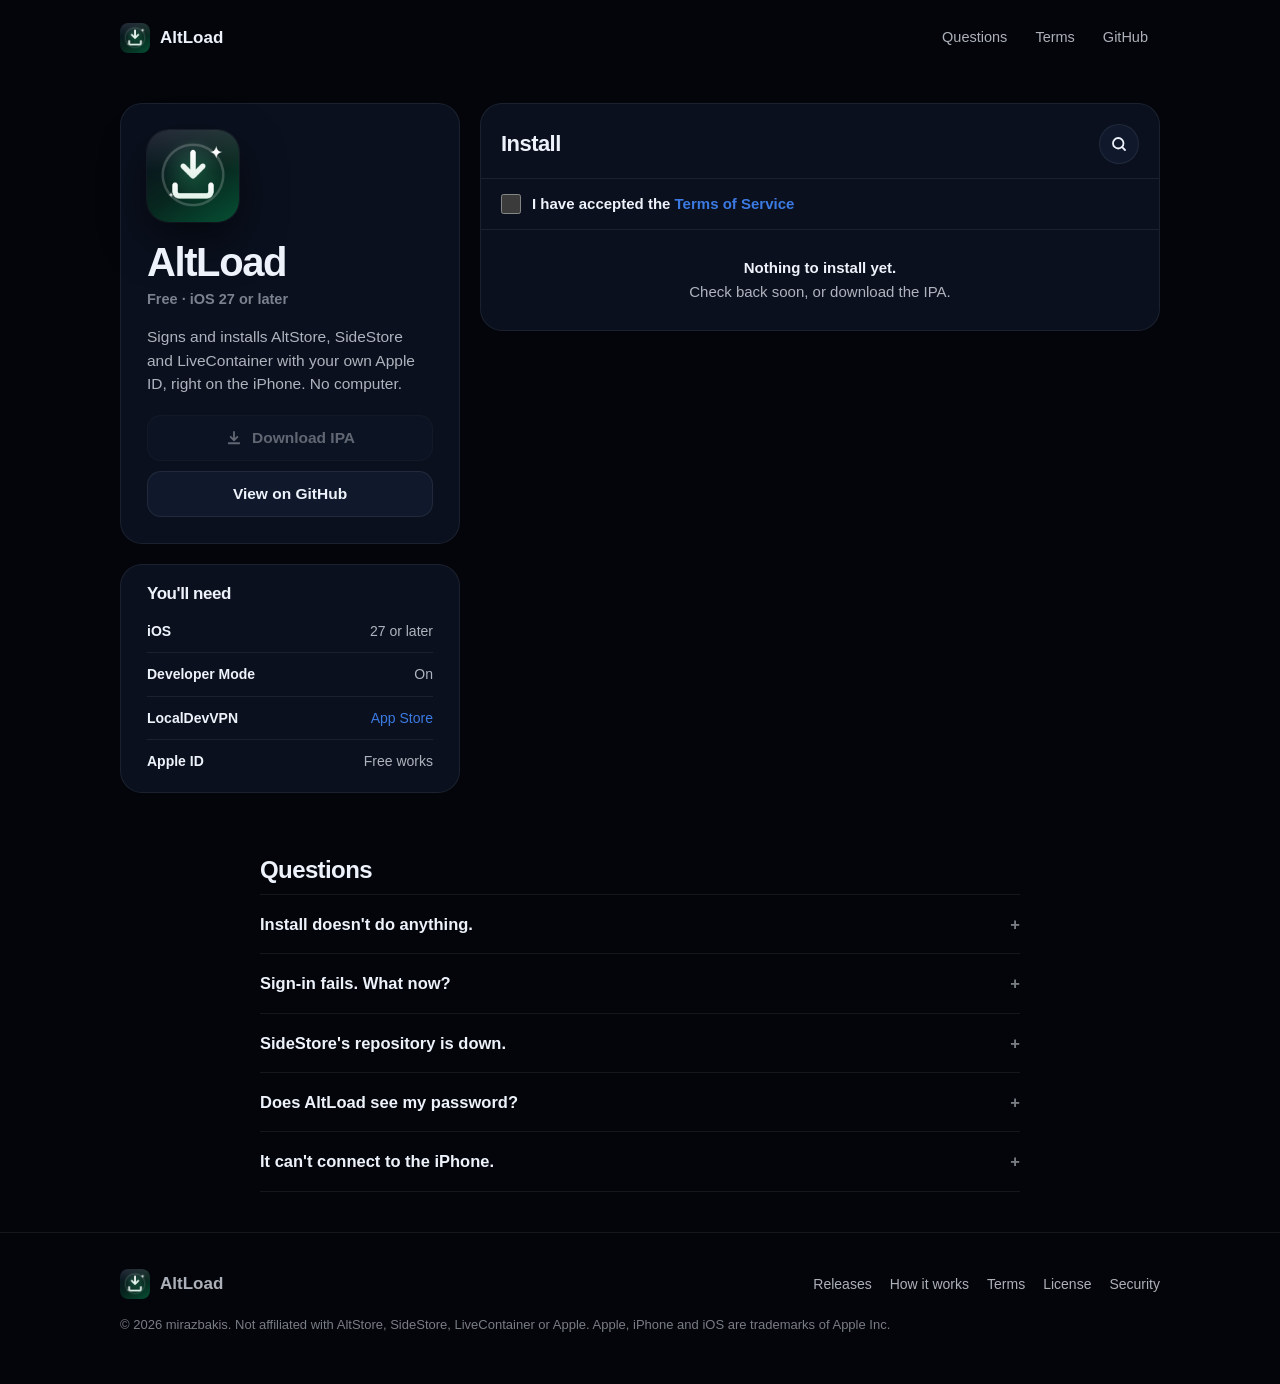
==== commit b0a52ce6: "Clean up the site and sign revoked packs with rcodesign Lay the page out as an app card beside one i" ====
--- a/web/index.html
+++ b/web/index.html
@@ -14,102 +14,83 @@
 <link rel="apple-touch-icon" href="AltLoad.png">
 <link rel="stylesheet" href="assets/altload.css">
 <style>
-  /* ---- hero ---- */
-  .hero{text-align:center;padding:52px 0 0}
-  .hero .icon{width:116px;height:116px;margin:0 auto;border-radius:27px;box-shadow:0 26px 60px rgba(0,0,0,.6),0 0 0 1px rgba(255,255,255,.07)}
-  .hero h1{font-size:clamp(44px,9vw,76px);font-weight:800;letter-spacing:-.035em;margin:22px 0 10px}
-  .hero p.sub{font-size:clamp(16.5px,2.2vw,19px);color:var(--ink-2);max-width:520px;margin:0 auto}
-  .stats{display:flex;flex-wrap:wrap;justify-content:center;gap:8px;margin-top:20px;min-height:36px}
-  .stat{padding:7px 14px;border-radius:999px;background:var(--raised);border:1px solid var(--line);font-size:14px;color:var(--ink-2)}
-  .stat b{color:var(--ink);font-weight:800}
-  .hero .actions{display:flex;flex-wrap:wrap;justify-content:center;gap:10px;margin-top:22px}
-  .hero .actions .btn{min-height:46px;border-radius:999px;padding:0 20px;font-weight:700}
-
-  /* ---- certificate list ---- */
-  #install{padding-top:40px;scroll-margin-top:12px}
-  .list{max-width:720px;margin:0 auto;overflow:hidden}
-  .list-head{display:flex;align-items:center;gap:12px;padding:18px 18px 14px}
-  .list-head h2{font-size:21px;font-weight:800;flex:1}
-  .list-head h2 span{color:var(--ink-3);font-weight:700}
+  /* ---- layout: app card beside the install list, stacked on narrow screens ---- */
+  /* On a phone the order is app, install list, requirements, so Install stays near the top. */
+  .shell{display:grid;grid-template-columns:340px minmax(0,1fr);grid-template-areas:"app list" "need list";grid-template-rows:auto 1fr;gap:20px;align-items:start;padding-top:28px}
+  .app{grid-area:app}.list{grid-area:list}.need-card{grid-area:need}
+  @media (max-width:860px){.shell{grid-template-columns:1fr;grid-template-areas:"app" "list" "need";grid-template-rows:auto;gap:14px;padding-top:12px}}
+
+  /* ---- app card ---- */
+  .app{padding:26px}
+  @media (max-width:860px){.app{text-align:center;padding:22px}}
+  .app .icon{width:92px;height:92px;border-radius:22px;box-shadow:0 18px 44px rgba(0,0,0,.55),0 0 0 1px rgba(255,255,255,.07)}
+  @media (max-width:860px){.app .icon{margin:0 auto;width:76px;height:76px;border-radius:18px}.app h1{font-size:34px;margin-top:14px}.app .sub{margin:10px 0 16px}}
+  .app h1{font-size:40px;font-weight:800;letter-spacing:-.035em;margin:18px 0 4px}
+  .app .ver{font-size:14.5px;color:var(--ink-3);font-weight:600}
+  .app .sub{font-size:15.5px;color:var(--ink-2);margin:14px 0 20px;line-height:1.5}
+  .app .btns{display:grid;gap:10px}
+  .app .btn{min-height:46px;border-radius:14px;font-weight:700;font-size:15.5px}
+  .need-card{padding:20px 26px 10px}
+  .need-card h2{font-size:17px;font-weight:800;margin-bottom:6px}
+  .need{list-style:none}
+  .need li{display:flex;justify-content:space-between;gap:12px;padding:10px 0;border-bottom:1px solid var(--line);font-size:14px}
+  .need li:last-child{border-bottom:0}
+  .need li span:first-child{font-weight:700}
+  .need li span:last-child{color:var(--ink-2);text-align:right}
+  .need a{color:var(--accent);text-decoration:none}
+
+  /* ---- install list ---- */
+  .list{overflow:hidden}
+  .list-head{display:flex;align-items:center;gap:12px;padding:20px 20px 14px}
+  .list-head h2{font-size:22px;font-weight:800;flex:1}
+  .list-head h2 span{color:var(--ink-3);font-weight:700;margin-left:4px}
   .icon-btn{width:40px;height:40px;flex:none;display:grid;place-items:center;border-radius:999px;border:1px solid var(--line);background:var(--raised);color:var(--ink);cursor:pointer}
   .icon-btn svg{width:18px;height:18px}
   .icon-btn[aria-expanded="true"]{background:var(--accent);border-color:transparent}
-
-  .search{display:none;padding:0 18px 14px}
+  .search{display:none;padding:0 20px 14px}
   .search.open{display:block}
   .search input{width:100%;height:44px;padding:0 14px 0 40px;border-radius:12px;border:1px solid var(--line-2);background:var(--raised) no-repeat 13px 50%/17px;
     background-image:url("data:image/svg+xml,%3Csvg xmlns='http://www.w3.org/2000/svg' viewBox='0 0 24 24' fill='none' stroke='%23eef3fb' stroke-opacity='.5' stroke-width='2.2' stroke-linecap='round'%3E%3Ccircle cx='11' cy='11' r='7'/%3E%3Cpath d='m20 20-3.5-3.5'/%3E%3C/svg%3E");
     color:var(--ink);font:500 16px var(--sans);outline:none}
   .search input:focus{border-color:var(--accent)}
 
-  .tos{display:flex;gap:12px;align-items:center;margin:0 18px 14px;padding:13px 14px;border-radius:14px;background:var(--raised);border:1px solid var(--line);font-size:15px;font-weight:600;cursor:pointer}
-  .tos input{width:22px;height:22px;flex:none;accent-color:var(--accent);margin:0}
+  .tos{display:flex;gap:11px;align-items:center;padding:13px 20px;border-top:1px solid var(--line);font-size:15px;font-weight:600;cursor:pointer;transition:background .3s}
+  .tos input{width:20px;height:20px;flex:none;accent-color:var(--accent);margin:0}
   .tos a{color:var(--accent);text-decoration:none}
+  .tos.nudge{background:rgba(60,122,227,.16)}
 
   .rows{list-style:none}
-  .rowi{display:flex;align-items:center;gap:14px;padding:14px 18px;border-top:1px solid var(--line)}
-  .rowi .ico{width:54px;height:54px;border-radius:13px;flex:none;box-shadow:0 0 0 1px rgba(255,255,255,.07)}
+  .rowi{display:flex;align-items:center;gap:14px;padding:13px 20px;border-top:1px solid var(--line)}
+  .rowi .ico{width:46px;height:46px;border-radius:11px;flex:none;box-shadow:0 0 0 1px rgba(255,255,255,.07)}
   .rowi .txt{flex:1;min-width:0}
-  .rowi .name{display:flex;align-items:center;gap:8px;font-size:17.5px;font-weight:800;letter-spacing:-.02em}
-  .rowi .det{font-size:14px;color:var(--ink-2);margin-top:1px}
-  .valid{font-size:11.5px;font-weight:800;letter-spacing:.02em;color:var(--leaf);background:rgba(64,194,128,.13);padding:3px 8px;border-radius:999px}
-  .get{flex:none;display:inline-flex;align-items:center;min-height:36px;padding:0 18px;border-radius:999px;font-weight:800;font-size:15px;
+  .rowi .name{font-size:17px;font-weight:800;letter-spacing:-.02em}
+  .rowi .det{display:flex;align-items:center;gap:6px;font-size:13.5px;color:var(--ink-3);margin-top:1px}
+  .rowi .ok{display:inline-flex;align-items:center;gap:5px;color:var(--leaf);font-weight:700}
+  .rowi .ok::before{content:"";width:7px;height:7px;border-radius:50%;background:var(--leaf)}
+  .get{flex:none;display:inline-flex;align-items:center;min-height:34px;padding:0 18px;border-radius:999px;font-weight:800;font-size:14.5px;
     color:#fff;background:linear-gradient(var(--accent),var(--accent-deep));text-decoration:none;transition:opacity .15s,transform .15s}
   .get:active{transform:scale(.96)}
-  .get[aria-disabled="true"]{opacity:.35;pointer-events:none}
-  .note{padding:22px 18px;border-top:1px solid var(--line);color:var(--ink-2);font-size:15px;text-align:center}
+  /* Locked until the Terms box is ticked. Still clickable so a tap can point at the box. */
+  .get[aria-disabled="true"],.btn[aria-disabled="true"]{opacity:.38;pointer-events:auto;cursor:not-allowed}
+  .note{padding:26px 20px;border-top:1px solid var(--line);color:var(--ink-2);font-size:15px;text-align:center}
   .note b{color:var(--ink)}
-  .hint{padding:0 18px 16px;margin-top:-4px;font-size:13.5px;color:var(--ink-3)}
-
-  /* ---- stores ---- */
-  section{padding:72px 0 0;scroll-margin-top:16px}
-  .head{margin-bottom:18px}
-  .stores{display:grid;grid-template-columns:repeat(3,1fr);border-radius:22px;overflow:hidden}
-  .stores > div{padding:22px;border-right:1px solid var(--line)}
-  .stores > div:last-child{border-right:0}
-  .stores h3{font-size:18px;margin:10px 0 4px}
-  .stores p{font-size:14.5px;color:var(--ink-2)}
-  .stores .tags{display:flex;flex-wrap:wrap;gap:6px;margin-top:12px}
-  .tag{font-size:12px;font-weight:700;padding:4px 10px;border-radius:999px;background:var(--raised);color:var(--ink-2);border:1px solid var(--line)}
-  .tag.night{color:#b9c8ff}
-  .dot{width:10px;height:10px;border-radius:3px;display:inline-block}
-  @media (max-width:760px){.stores{grid-template-columns:1fr}.stores > div{border-right:0;border-bottom:1px solid var(--line)}.stores > div:last-child{border-bottom:0}}
-
-  /* ---- how it works ---- */
-  .rail{list-style:none;counter-reset:s}
-  .rail li{counter-increment:s;display:grid;grid-template-columns:48px 1fr;gap:4px 16px;padding:20px 0;border-top:1px solid var(--line)}
-  .rail li:last-child{border-bottom:1px solid var(--line)}
-  .rail li::before{content:counter(s);display:grid;place-items:center;width:32px;height:32px;border-radius:999px;background:var(--raised);border:1px solid var(--line);font-weight:800;font-size:14px;color:var(--leaf);grid-row:span 2}
-  .rail b{font-size:18px;font-weight:800}
-  .rail span{color:var(--ink-2);font-size:15.5px}
-
-  /* ---- unsigned download ---- */
-  .get-ipa{display:grid;grid-template-columns:1.1fr .9fr;gap:16px}
-  .get-ipa .surface{padding:24px}
-  .get-ipa h3{font-size:21px;margin-bottom:6px}
-  .get-ipa p{color:var(--ink-2);font-size:15px}
-  .get-ipa .btn{width:100%;margin-top:18px}
-  .need{list-style:none}
-  .need li{display:flex;justify-content:space-between;gap:16px;padding:12px 0;border-bottom:1px solid var(--line);font-size:15px}
-  .need li:last-child{border-bottom:0}
-  .need li span:first-child{font-weight:700}
-  .need li span:last-child{color:var(--ink-2);text-align:right}
-  @media (max-width:760px){.get-ipa{grid-template-columns:1fr}}
 
   /* ---- FAQ ---- */
+  .faq{max-width:760px;margin:0 auto;padding-top:64px}
+  .faq h2{font-size:24px;font-weight:800;margin-bottom:10px}
   details{border-top:1px solid var(--line)}
   details:last-of-type{border-bottom:1px solid var(--line)}
-  summary{list-style:none;cursor:pointer;padding:18px 0;font-weight:700;font-size:17px;display:flex;justify-content:space-between;gap:16px}
+  summary{list-style:none;cursor:pointer;padding:16px 0;font-weight:700;font-size:16.5px;display:flex;justify-content:space-between;gap:16px}
   summary::-webkit-details-marker{display:none}
   summary::after{content:"+";font-weight:700;color:var(--ink-3)}
   details[open] summary::after{content:"–"}
-  details p{color:var(--ink-2);padding:0 0 18px;max-width:760px}
+  details p{color:var(--ink-2);padding:0 0 16px;font-size:15px}
 
   @media (max-width:420px){
-    .rowi{gap:12px;padding:13px 14px}
-    .rowi .ico{width:48px;height:48px;border-radius:12px}
-    .list-head,.search,.hint{padding-left:14px;padding-right:14px}
-    .tos{margin-left:14px;margin-right:14px}
+    .app{padding:22px 18px}
+    .list-head,.search{padding-left:16px;padding-right:16px}
+    .tos,.rowi{padding-left:16px;padding-right:16px}
+    .rowi{gap:12px}
   }
 </style>
 </head>
@@ -119,8 +100,6 @@
   <div class="wrap">
     <a class="brand" href="index.html"><img src="AltLoad.png" alt="">AltLoad</a>
     <nav>
-      <a class="opt" href="#install">Install</a>
-      <a class="opt" href="#how">How it works</a>
       <a class="opt" href="#faq">Questions</a>
       <a href="terms.html">Terms</a>
       <a href="https://github.com/mirazbakis/AltLoad">GitHub</a>
@@ -128,109 +107,55 @@
   </div>
 </header>
 
-<main>
-  <div class="wrap hero">
-    <img class="icon" src="AltLoad.png" alt="AltLoad icon">
-    <h1>AltLoad</h1>
-    <p class="sub">AltStore, SideStore and LiveContainer, signed with your own Apple ID and installed on the iPhone itself. No computer.</p>
-    <div class="stats" id="stats" aria-live="polite"></div>
-    <div class="actions">
-      <a class="btn btn-primary" href="#install">
-        <svg viewBox="0 0 24 24" fill="none" stroke="currentColor" stroke-width="2.4" stroke-linecap="round" stroke-linejoin="round"><path d="M12 4v11m0 0-4.5-4.5M12 15l4.5-4.5M5 19h14"/></svg>
-        Install
-      </a>
-      <a class="btn btn-quiet" href="#download">Download IPA</a>
-      <a class="btn btn-quiet" href="https://github.com/mirazbakis/AltLoad">GitHub</a>
-    </div>
-  </div>
-
-  <!-- ===== Certificates (one install per signed copy) ===== -->
-  <div id="install" class="wrap">
-    <div class="list surface">
+<main class="wrap">
+  <div class="shell">
+    <!-- ===== The app ===== -->
+    <aside class="app surface">
+      <img class="icon" src="AltLoad.png" alt="AltLoad icon">
+      <h1>AltLoad</h1>
+      <div class="ver" id="ver">Free · iOS 27 or later</div>
+      <p class="sub">Signs and installs AltStore, SideStore and LiveContainer with your own Apple ID, right on the iPhone. No computer.</p>
+      <div class="btns">
+        <a class="btn btn-quiet" id="dlBtn" aria-disabled="true" href="https://github.com/mirazbakis/AltLoad/releases/latest/download/AltLoad.ipa">
+          <svg viewBox="0 0 24 24" fill="none" stroke="currentColor" stroke-width="2.4" stroke-linecap="round" stroke-linejoin="round"><path d="M12 4v11m0 0-4.5-4.5M12 15l4.5-4.5M5 19h14"/></svg>
+          Download IPA
+        </a>
+        <a class="btn btn-quiet" href="https://github.com/mirazbakis/AltLoad">View on GitHub</a>
+      </div>
+    </aside>
+
+    <aside class="need-card surface" aria-labelledby="needTitle">
+      <h2 id="needTitle">You'll need</h2>
+      <ul class="need">
+        <li><span>iOS</span><span>27 or later</span></li>
+        <li><span>Developer Mode</span><span>On</span></li>
+        <li><span>LocalDevVPN</span><span><a href="https://apps.apple.com/app/id6755608044">App Store</a></span></li>
+        <li><span>Apple ID</span><span>Free works</span></li>
+      </ul>
+    </aside>
+
+    <!-- ===== Signed installs ===== -->
+    <section class="list surface" id="install" aria-labelledby="installTitle">
       <div class="list-head">
-        <h2>Certificates <span id="count"></span></h2>
-        <button class="icon-btn" id="searchBtn" type="button" aria-label="Search certificates" aria-expanded="false" aria-controls="searchBox">
+        <h2 id="installTitle">Install<span id="count"></span></h2>
+        <button class="icon-btn" id="searchBtn" type="button" aria-label="Search" aria-expanded="false" aria-controls="searchBox">
           <svg viewBox="0 0 24 24" fill="none" stroke="currentColor" stroke-width="2.4" stroke-linecap="round"><circle cx="11" cy="11" r="7"/><path d="m20 20-3.5-3.5"/></svg>
         </button>
       </div>
       <div class="search" id="searchBox">
-        <input id="q" type="search" placeholder="Search, e.g. 4 or 1.0.1" autocomplete="off" autocorrect="off" spellcheck="false" aria-label="Search certificates">
+        <input id="q" type="search" placeholder="Search" autocomplete="off" autocorrect="off" spellcheck="false" aria-label="Search">
       </div>
-      <label class="tos"><input type="checkbox" class="tos-box"> <span>I have accepted the <a href="terms.html">Terms of Service</a></span></label>
-      <p class="hint" id="hint">Tick the box above to unlock Install.</p>
+      <label class="tos" id="tosRow"><input type="checkbox" id="tos"> <span>I have accepted the <a href="terms.html">Terms of Service</a></span></label>
       <ul class="rows" id="rows">
-        <li class="note">Loading certificates…</li>
+        <li class="note">Loading…</li>
       </ul>
-    </div>
+    </section>
   </div>
 
-  <!-- ===== What it installs ===== -->
-  <section class="wrap reveal">
-    <div class="head"><span class="label">What AltLoad installs</span></div>
-    <div class="stores surface">
-      <div>
-        <span class="dot" style="background:#0d8a86"></span>
-        <h3>AltStore</h3>
-        <p>The classic store, with AltLoad acting as its AltServer.</p>
-        <div class="tags"><span class="tag">Release</span><span class="tag">Beta</span></div>
-      </div>
-      <div>
-        <span class="dot" style="background:#8a4fd0"></span>
-        <h3>SideStore</h3>
-        <p>Refreshes its own apps. AltLoad drops the pairing file in for you.</p>
-        <div class="tags"><span class="tag">Stable</span><span class="tag night">Nightly</span></div>
-      </div>
-      <div>
-        <span class="dot" style="background:#c9832f"></span>
-        <h3>SideStore + LC</h3>
-        <p>SideStore inside LiveContainer, for running apps without installing them.</p>
-        <div class="tags"><span class="tag">Stable</span><span class="tag night">Nightly</span></div>
-      </div>
-    </div>
-  </section>
-
-  <!-- ===== How it works ===== -->
-  <section id="how" class="wrap reveal">
-    <div class="head"><span class="label">How it works</span></div>
-    <ol class="rail">
-      <li><b>Pair once</b><span>iOS 27 can pair with a host it finds on the network. AltLoad is that host, so the iPhone pairs with AltLoad the way it pairs with a Mac.</span></li>
-      <li><b>Sign in</b><span>Your Apple ID goes to Apple only. AltLoad picks an anisette server that's working and moves on to another if Apple turns one down.</span></li>
-      <li><b>Reach itself</b><span>LocalDevVPN loops 10.7.0.1 back into the phone, so AltLoad opens the same tunnel Xcode uses.</span></li>
-      <li><b>Sign and install</b><span>AltLoad registers the device, signs the store you picked and installs it. A week later, refresh with one tap.</span></li>
-    </ol>
-  </section>
-
-  <!-- ===== Unsigned download ===== -->
-  <section id="download" class="wrap reveal">
-    <div class="head"><span class="label">Sign it yourself</span></div>
-    <div class="get-ipa">
-      <div class="surface">
-        <h3>Download the IPA</h3>
-        <p>The unsigned build. Sideload it once with any signing tool you already use; after that AltLoad keeps itself and your stores going.</p>
-        <label class="tos" style="margin:18px 0 0"><input type="checkbox" class="tos-box"> <span>I have accepted the <a href="terms.html">Terms of Service</a></span></label>
-        <a class="btn btn-primary" id="dlBtn" aria-disabled="true" href="https://github.com/mirazbakis/AltLoad/releases/latest/download/AltLoad.ipa">
-          <svg viewBox="0 0 24 24" fill="none" stroke="currentColor" stroke-width="2.4" stroke-linecap="round" stroke-linejoin="round"><path d="M12 4v11m0 0-4.5-4.5M12 15l4.5-4.5M5 19h14"/></svg>
-          Download AltLoad.ipa
-        </a>
-        <p class="label" style="margin-top:14px;text-transform:none;letter-spacing:0">or browse <a href="https://github.com/mirazbakis/AltLoad/releases">all releases</a></p>
-      </div>
-      <div class="surface">
-        <h3>You'll need</h3>
-        <ul class="need">
-          <li><span>iOS</span><span>27 or later</span></li>
-          <li><span>Developer Mode</span><span>On</span></li>
-          <li><span>LocalDevVPN</span><span><a href="https://apps.apple.com/app/id6755608044">Free on the App Store</a></span></li>
-          <li><span>Apple ID</span><span>Free works (7-day apps)</span></li>
-          <li><span>Wi-Fi</span><span>For pairing, once</span></li>
-        </ul>
-      </div>
-    </div>
-  </section>
-
-  <!-- ===== FAQ ===== -->
-  <section id="faq" class="wrap reveal">
-    <div class="head"><span class="label">Questions</span></div>
-    <details><summary>Install doesn't do anything.</summary><p>Open this page in Safari, tick the Terms box, then tap Install and confirm. When it's on the Home Screen, trust it under Settings › General › VPN &amp; Device Management. If one certificate doesn't work, try another.</p></details>
+  <!-- ===== Questions ===== -->
+  <section class="faq" id="faq">
+    <h2>Questions</h2>
+    <details><summary>Install doesn't do anything.</summary><p>Open this page in Safari on your iPhone or iPad, tick the Terms box, tap Install and confirm. Once it's on the Home Screen, trust it in Settings › General › VPN &amp; Device Management. If one doesn't work, try another.</p></details>
     <details><summary>Sign-in fails. What now?</summary><p>Since 12 October 2026 Apple turns down sign-in data from many public anisette servers. Leave Settings › Anisette on Automatic so AltLoad tries the servers that still work, and if it keeps failing, tap Reset Anisette Data and try again a few minutes later.</p></details>
     <details><summary>SideStore's repository is down.</summary><p>AltLoad tries SideStore's source, its mirror, its GitHub releases and a known-good build, in that order, and uses its own saved copy if it has one. If none answer, pick a SideStore IPA you already have with Install IPA from Files.</p></details>
     <details><summary>Does AltLoad see my password?</summary><p>It's sent only to Apple. If you choose Remember password, it stays in this iPhone's Keychain and never syncs. There's no analytics or tracking.</p></details>
@@ -256,12 +181,12 @@
 (function(){
   var rows = document.getElementById('rows');
   var countEl = document.getElementById('count');
-  var stats = document.getElementById('stats');
-  var hint = document.getElementById('hint');
+  var verEl = document.getElementById('ver');
   var q = document.getElementById('q');
   var searchBtn = document.getElementById('searchBtn');
   var searchBox = document.getElementById('searchBox');
-  var boxes = [].slice.call(document.querySelectorAll('.tos-box'));
+  var tos = document.getElementById('tos');
+  var tosRow = document.getElementById('tosRow');
   var dl = document.getElementById('dlBtn');
   var KEY = 'altload-terms';
   var slots = [];
@@ -270,68 +195,53 @@
     return {'&':'&amp;','<':'&lt;','>':'&gt;','"':'&quot;'}[c]; }); }
   function num(slug){ var m=/(\d+)$/.exec(slug||''); return m ? parseInt(m[1],10) : 0; }
 
-  // ---- Terms: one answer for every box on the page, remembered on this device ----
-  function agreed(){ return boxes.length && boxes[0].checked; }
+  // ---- Terms gate (remembered on this device) ----
   function gate(){
-    var ok = agreed();
-    [].forEach.call(document.querySelectorAll('.get'), function(a){
-      a.setAttribute('aria-disabled', ok ? 'false' : 'true');
-      a.tabIndex = ok ? 0 : -1;
-    });
+    var ok = tos.checked;
+    [].forEach.call(document.querySelectorAll('.get'), function(a){ a.setAttribute('aria-disabled', ok ? 'false' : 'true'); });
     dl.setAttribute('aria-disabled', ok ? 'false' : 'true');
-    dl.tabIndex = ok ? 0 : -1;
-    hint.hidden = ok;
   }
-  var saved = false;
-  try{ saved = localStorage.getItem(KEY)==='1'; }catch(e){}
-  boxes.forEach(function(b){
-    b.checked = saved;
-    b.addEventListener('change', function(){
-      boxes.forEach(function(o){ o.checked = b.checked; });
-      try{ b.checked ? localStorage.setItem(KEY,'1') : localStorage.removeItem(KEY); }catch(e){}
-      gate();
-    });
+  try{ tos.checked = localStorage.getItem(KEY)==='1'; }catch(e){}
+  tos.addEventListener('change', function(){
+    try{ tos.checked ? localStorage.setItem(KEY,'1') : localStorage.removeItem(KEY); }catch(e){}
+    gate();
   });
+  // A tap on a locked button points at the Terms box instead of doing nothing.
   document.addEventListener('click', function(e){
     var a = e.target.closest && e.target.closest('.get, #dlBtn');
-    if(a && !agreed()) e.preventDefault();
+    if(!a || tos.checked) return;
+    e.preventDefault();
+    tosRow.scrollIntoView({behavior:'smooth', block:'center'});
+    tosRow.classList.add('nudge');
+    setTimeout(function(){ tosRow.classList.remove('nudge'); }, 900);
   });
 
-  // ---- Rendering ----
+  // ---- List ----
   function render(){
-    var term = (q.value||'').trim().toLowerCase();
-    var shown = slots.filter(function(s){
-      if(!term) return true;
-      var hay = ('altload certificate ' + num(s.slug) + ' cert ' + num(s.slug) + ' v' + s.version + ' ' + s.version + ' valid').toLowerCase();
-      return term.split(/\s+/).every(function(t){ return hay.indexOf(t) > -1; });
-    });
     if(!slots.length){
-      rows.innerHTML = '<li class="note"><b>No certificates yet.</b><br>Check back soon, or download the IPA below.</li>';
+      rows.innerHTML = '<li class="note"><b>Nothing to install yet.</b><br>Check back soon, or download the IPA.</li>';
       return;
     }
+    var terms = (q.value||'').trim().toLowerCase().split(/\s+/).filter(Boolean);
+    var shown = slots.filter(function(s){
+      var hay = ('altload valid version v' + s.version + ' ' + s.version).toLowerCase();
+      return terms.every(function(t){ return hay.indexOf(t) > -1; });
+    });
     if(!shown.length){
-      rows.innerHTML = '<li class="note">No certificate matches “' + esc(q.value) + '”.</li>';
+      rows.innerHTML = '<li class="note">Nothing matches “' + esc(q.value) + '”.</li>';
       return;
     }
     rows.innerHTML = shown.map(function(s){
       return '<li class="rowi">'
         + '<img class="ico" src="' + esc(s.iconUrl || 'AltLoad.png') + '" alt="">'
         + '<div class="txt">'
-        +   '<div class="name">AltLoad <span class="valid">Valid</span></div>'
-        +   '<div class="det">Certificate ' + num(s.slug) + (s.version ? ' · v' + esc(s.version) : '') + '</div>'
+        +   '<div class="name">AltLoad</div>'
+        +   '<div class="det"><span class="ok">Valid</span>' + (s.version ? '<span>· Version ' + esc(s.version) + '</span>' : '') + '</div>'
         + '</div>'
         + '<a class="get" href="' + esc(s.installUrl) + '">Install</a>'
         + '</li>';
     }).join('');
     gate();
-  }
-
-  function setStats(){
-    if(!slots.length){ stats.innerHTML = ''; countEl.textContent = ''; return; }
-    var v = slots[0].version;
-    countEl.textContent = slots.length;
-    stats.innerHTML = (v ? '<span class="stat">Version <b>' + esc(v) + '</b></span>' : '')
-      + '<span class="stat"><b>' + slots.length + '</b> certificate' + (slots.length === 1 ? '' : 's') + '</span>';
   }
 
   // ---- Search ----
@@ -344,24 +254,20 @@
   q.addEventListener('input', render);
   q.addEventListener('keydown', function(e){ if(e.key === 'Escape'){ searchBtn.click(); } });
 
-  // ---- Load the signed copies the workflow published ----
+  // ---- Load what the signing workflow published ----
   fetch('installs/index.json', {cache:'no-store'})
     .then(function(r){ return r.ok ? r.json() : null; })
     .then(function(d){
       slots = ((d && d.slots) || []).slice().sort(function(a,b){ return num(a.slug) - num(b.slug); });
-      setStats(); render();
+      if(slots.length){
+        countEl.textContent = slots.length;
+        if(slots[0].version) verEl.textContent = 'Version ' + slots[0].version + ' · Free · iOS 27 or later';
+      }
+      render();
     })
-    .catch(function(){ slots = []; setStats(); render(); });
+    .catch(function(){ slots = []; render(); });
 
   gate();
-
-  // ---- Reveal on scroll ----
-  var els=[].slice.call(document.querySelectorAll('.reveal'));
-  if(!('IntersectionObserver' in window)){ els.forEach(function(el){ el.classList.add('in'); }); return; }
-  var io=new IntersectionObserver(function(entries){
-    entries.forEach(function(en){ if(en.isIntersecting){ en.target.classList.add('in'); io.unobserve(en.target); } });
-  },{threshold:.08});
-  els.forEach(function(el){ io.observe(el); });
 })();
 </script>
 </body>
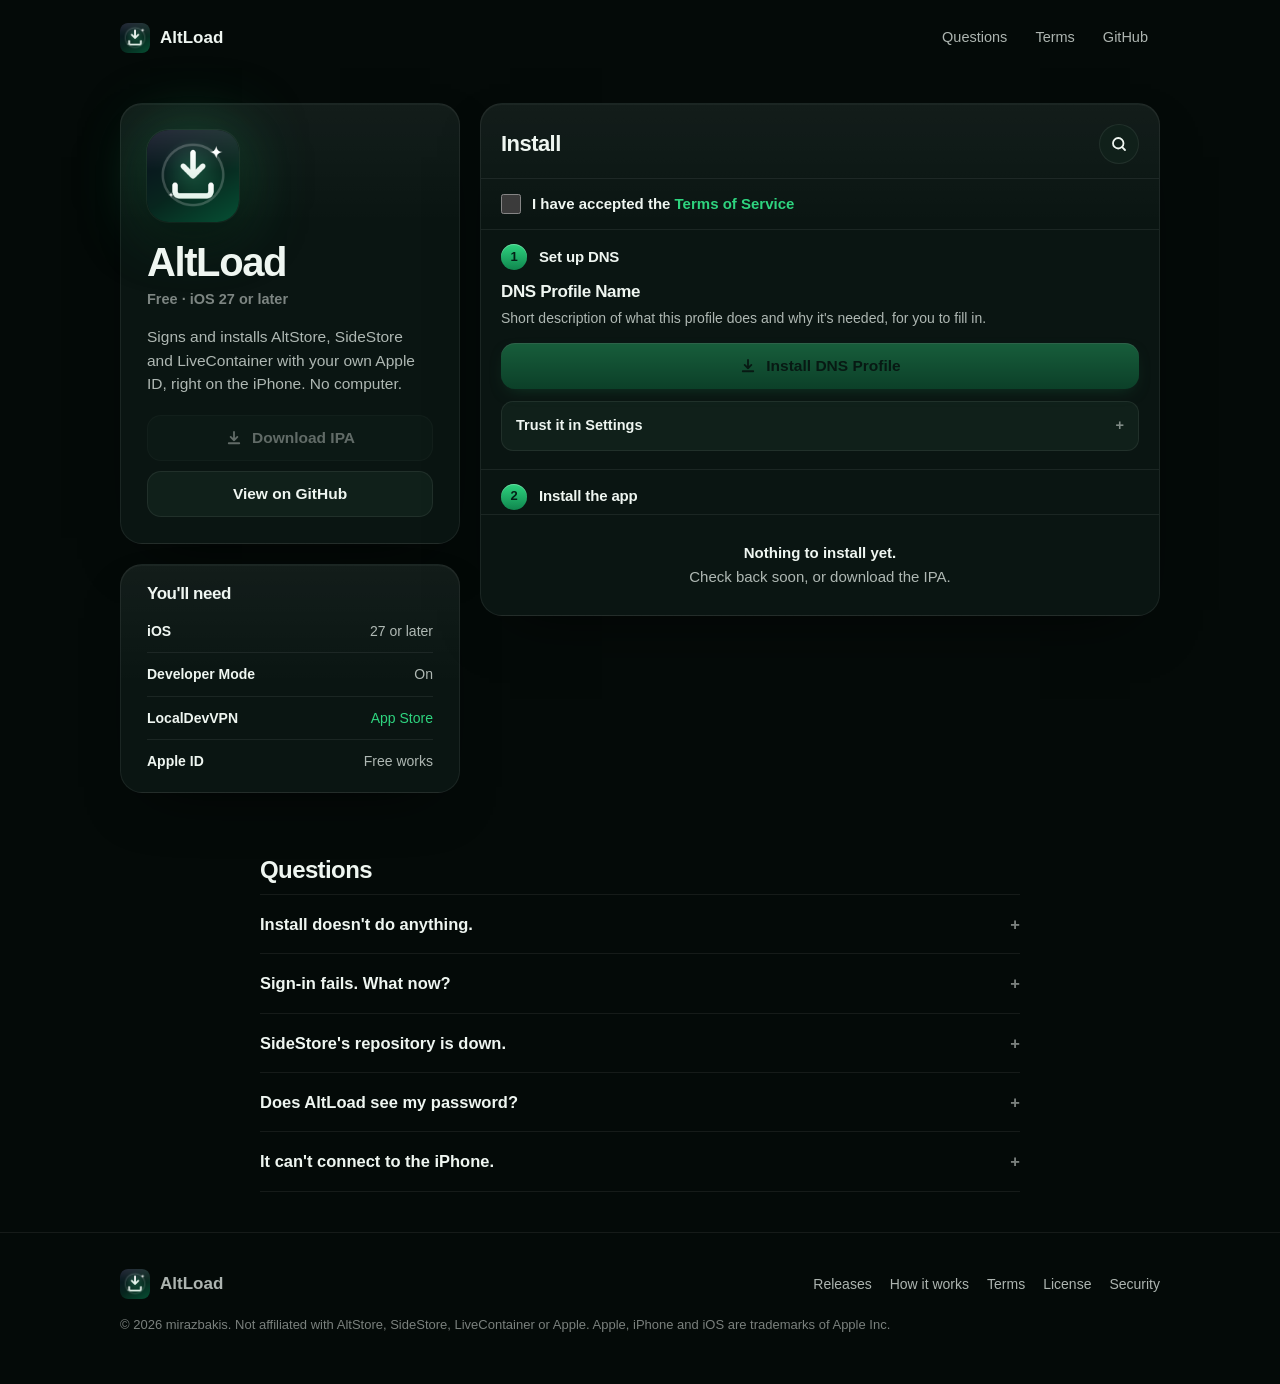
==== commit 81d33502: "Revamped website" ====
--- a/web/index.html
+++ b/web/index.html
@@ -23,7 +23,7 @@
   /* ---- app card ---- */
   .app{padding:26px}
   @media (max-width:860px){.app{text-align:center;padding:22px}}
-  .app .icon{width:92px;height:92px;border-radius:22px;box-shadow:0 18px 44px rgba(0,0,0,.55),0 0 0 1px rgba(255,255,255,.07)}
+  .app .icon{width:92px;height:92px;border-radius:22px;box-shadow:0 18px 44px rgba(0,0,0,.55),0 0 70px -8px rgba(46,212,127,.5),0 0 0 1px rgba(255,255,255,.07)}
   @media (max-width:860px){.app .icon{margin:0 auto;width:76px;height:76px;border-radius:18px}.app h1{font-size:34px;margin-top:14px}.app .sub{margin:10px 0 16px}}
   .app h1{font-size:40px;font-weight:800;letter-spacing:-.035em;margin:18px 0 4px}
   .app .ver{font-size:14.5px;color:var(--ink-3);font-weight:600}
@@ -57,7 +57,7 @@
   .tos{display:flex;gap:11px;align-items:center;padding:13px 20px;border-top:1px solid var(--line);font-size:15px;font-weight:600;cursor:pointer;transition:background .3s}
   .tos input{width:20px;height:20px;flex:none;accent-color:var(--accent);margin:0}
   .tos a{color:var(--accent);text-decoration:none}
-  .tos.nudge{background:rgba(60,122,227,.16)}
+  .tos.nudge{background:rgba(46,212,127,.17)}
 
   .rows{list-style:none}
   .rowi{display:flex;align-items:center;gap:14px;padding:13px 20px;border-top:1px solid var(--line)}
@@ -68,12 +68,41 @@
   .rowi .ok{display:inline-flex;align-items:center;gap:5px;color:var(--leaf);font-weight:700}
   .rowi .ok::before{content:"";width:7px;height:7px;border-radius:50%;background:var(--leaf)}
   .get{flex:none;display:inline-flex;align-items:center;min-height:34px;padding:0 18px;border-radius:999px;font-weight:800;font-size:14.5px;
-    color:#fff;background:linear-gradient(var(--accent),var(--accent-deep));text-decoration:none;transition:opacity .15s,transform .15s}
+    color:#042016;background:linear-gradient(180deg,var(--accent),var(--accent-deep));text-decoration:none;transition:opacity .15s,transform .15s,filter .15s;
+    box-shadow:0 1px 0 rgba(255,255,255,.28) inset,0 6px 16px -7px rgba(46,212,127,.55)}
+  .get:hover{filter:brightness(1.05)}
   .get:active{transform:scale(.96)}
   /* Locked until the Terms box is ticked. Still clickable so a tap can point at the box. */
   .get[aria-disabled="true"],.btn[aria-disabled="true"]{opacity:.38;pointer-events:auto;cursor:not-allowed}
   .note{padding:26px 20px;border-top:1px solid var(--line);color:var(--ink-2);font-size:15px;text-align:center}
   .note b{color:var(--ink)}
+
+  /* ---- DNS profile step (sits between Terms and the signed installs) ---- */
+  .dns{padding:4px 20px 18px}
+  .dns-head{display:flex;align-items:flex-start;gap:12px}
+  .step-badge{flex:none;display:grid;place-items:center;width:26px;height:26px;margin-top:1px;border-radius:999px;
+    background:linear-gradient(180deg,var(--accent),var(--accent-deep));color:#042016;font-size:13px;font-weight:800;
+    box-shadow:0 1px 0 rgba(255,255,255,.28) inset}
+  .dns-name{font-size:17px;font-weight:800;letter-spacing:-.02em}
+  .dns-sub{font-size:14px;color:var(--ink-2);margin-top:3px;line-height:1.5}
+  /* The big DNS button reuses the gradient from .get but spans the card. */
+  .dns-btn{display:flex;width:100%;justify-content:center;gap:9px;min-height:46px;margin-top:14px;
+    border-radius:14px;padding:0 18px;font-size:15.5px}
+  .dns-btn svg{width:18px;height:18px;flex:none}
+  .dns-guide{margin-top:12px;border:1px solid var(--line);border-radius:12px;background:var(--raised)}
+  .dns-guide summary{list-style:none;cursor:pointer;padding:12px 14px;font-weight:700;font-size:14.5px;
+    display:flex;justify-content:space-between;gap:12px}
+  .dns-guide summary::-webkit-details-marker{display:none}
+  .dns-guide summary::after{content:"+";color:var(--ink-3);font-weight:700}
+  .dns-guide[open] summary::after{content:"–"}
+  .dns-guide ol{margin:0;padding:0 16px 14px 34px;color:var(--ink-2);font-size:14px;line-height:1.55}
+  .dns-guide li{padding:3px 0}
+  .dns-guide li b{color:var(--ink)}
+
+  /* step label shared by the DNS step and the signed-install list */
+  .step-line{display:flex;align-items:center;gap:12px;padding:14px 20px 4px;border-top:1px solid var(--line)}
+  .step-line .step-badge{margin-top:0}
+  .step-line h3{font-size:15px;font-weight:800;letter-spacing:-.01em}
 
   /* ---- FAQ ---- */
   .faq{max-width:760px;margin:0 auto;padding-top:64px}
@@ -89,7 +118,7 @@
   @media (max-width:420px){
     .app{padding:22px 18px}
     .list-head,.search{padding-left:16px;padding-right:16px}
-    .tos,.rowi{padding-left:16px;padding-right:16px}
+    .tos,.rowi,.step-line,.dns{padding-left:16px;padding-right:16px}
     .rowi{gap:12px}
   }
 </style>
@@ -146,6 +175,33 @@
         <input id="q" type="search" placeholder="Search" autocomplete="off" autocorrect="off" spellcheck="false" aria-label="Search">
       </div>
       <label class="tos" id="tosRow"><input type="checkbox" id="tos"> <span>I have accepted the <a href="terms.html">Terms of Service</a></span></label>
+
+      <!-- ===== Step 1: DNS profile (install this before the signed install) ===== -->
+      <!-- TODO: fill in the real name and description below. The profile is NextDNS. -->
+      <div class="step-line"><span class="step-badge" aria-hidden="true">1</span><h3>Set up DNS</h3></div>
+      <div class="dns" id="dnsStep">
+        <div class="dns-head">
+          <div>
+            <div class="dns-name" id="dnsName">DNS Profile Name</div>
+            <p class="dns-sub" id="dnsDesc">Short description of what this profile does and why it's needed, for you to fill in.</p>
+          </div>
+        </div>
+        <a class="get dns-btn" id="dnsBtn" aria-disabled="true" href="https://mirazbakis.github.io/AltLoadDNS.mobileconfig">
+          <svg viewBox="0 0 24 24" fill="none" stroke="currentColor" stroke-width="2.4" stroke-linecap="round" stroke-linejoin="round"><path d="M12 4v11m0 0-4.5-4.5M12 15l4.5-4.5M5 19h14"/></svg>
+          Install DNS Profile
+        </a>
+        <details class="dns-guide">
+          <summary>Trust it in Settings</summary>
+          <ol>
+            <li>Tap <b>Install DNS Profile</b>, then tap <b>Allow</b> when Safari offers to download the profile.</li>
+            <li>Open <b>Settings</b> and tap <b>Profile Downloaded</b> near the top — or go to <b>General › VPN &amp; Device Management</b> — then tap <b>Install</b>, enter your passcode and confirm.</li>
+            <li>In <b>General › VPN &amp; Device Management</b>, open <b>DNS</b> and choose the profile. Leave it on until the install below is finished.</li>
+          </ol>
+        </details>
+      </div>
+
+      <!-- ===== Step 2: the signed install ===== -->
+      <div class="step-line"><span class="step-badge" aria-hidden="true">2</span><h3>Install the app</h3></div>
       <ul class="rows" id="rows">
         <li class="note">Loading…</li>
       </ul>
--- a/web/assets/altload.css
+++ b/web/assets/altload.css
@@ -1,22 +1,23 @@
-/* AltLoad pages (index.html, terms.html). Same look as the app: a full midnight
-   background with one dark navy spotlight from the top, solid navy surfaces with
-   hairline edges, a deep blue accent, and the icon's dark green for small touches. */
+/* AltLoad pages (index.html, terms.html). Same look as the app: a near-black
+   background with one deep-emerald spotlight from the top, solid dark-green
+   surfaces with hairline edges, a bright emerald accent, and the icon's green. */
 :root{
-  --night:#03050b;
-  --spot:#0e204a;
-  --card:#0a101e;
-  --raised:#10192c;
-  --navy:#132955;
-  --accent:#3c7ae3;
-  --accent-deep:#1f489e;
+  --night:#040a08;
+  --spot:#0b3326;
+  --card:#0a1512;
+  --raised:#10201a;
+  --navy:#123a2b;
+  --accent:#2ed47f;
+  --accent-deep:#10864e;
   --forest:#176b4a;
-  --leaf:#40c280;
+  --leaf:#4bd892;
   --ember:#f2a14a;
-  --ink:#eef3fb;
-  --ink-2:rgba(238,243,251,.72);
-  --ink-3:rgba(238,243,251,.5);
+  --ink:#eff6f1;
+  --ink-2:rgba(239,246,241,.72);
+  --ink-3:rgba(239,246,241,.5);
   --line:rgba(255,255,255,.07);
   --line-2:rgba(255,255,255,.14);
+  --glow:rgba(46,212,127,.9);
   /* The system font (SF Pro on iPhone) everywhere. --mono used to be JetBrains
      Mono for labels and numbers; it now points at the same sans so those bits
      stop looking thin. */
@@ -31,15 +32,16 @@
   color:var(--ink);line-height:1.6;-webkit-font-smoothing:antialiased;
   background:var(--night);min-height:100vh;overflow-x:clip;
 }
-/* the spotlight: one soft navy cone falling from the top of the page */
+/* the spotlight: one soft emerald cone falling from the top of the page */
 body::before{content:"";position:absolute;z-index:0;pointer-events:none;left:0;right:0;top:0;height:900px;
-  background:radial-gradient(max(560px,62%) 55% at 50% 0%,rgba(14,32,74,.95) 0%,rgba(14,32,74,.35) 55%,rgba(3,5,11,0) 100%)}
+  background:radial-gradient(max(560px,62%) 55% at 50% 0%,rgba(16,86,58,.95) 0%,rgba(14,64,44,.34) 55%,rgba(4,10,8,0) 100%)}
 a{color:inherit}
 img{display:block;max-width:100%}
 .wrap{position:relative;z-index:1;width:min(1040px,100% - 32px);margin-inline:auto}
 h1,h2,h3{letter-spacing:-.025em;line-height:1.1;font-weight:800}
 .label{font-size:12.5px;font-weight:700;letter-spacing:.05em;text-transform:uppercase;color:var(--ink-3)}
-.surface{background:var(--card);border:1px solid var(--line);border-radius:22px}
+.surface{background:linear-gradient(180deg,rgba(255,255,255,.035),rgba(255,255,255,0) 120px),var(--card);
+  border:1px solid var(--line);border-radius:22px;box-shadow:0 1px 0 rgba(255,255,255,.04) inset,0 24px 60px -30px rgba(0,0,0,.8)}
 
 /* top bar */
 .bar{position:relative;z-index:5;padding:18px 0}
@@ -53,10 +55,14 @@
 
 /* buttons */
 .btn{display:inline-flex;align-items:center;justify-content:center;gap:9px;min-height:52px;padding:0 22px;border-radius:16px;
-  font:600 16px/1 inherit;font-family:inherit;text-decoration:none;border:1px solid var(--line-2);cursor:pointer;transition:transform .15s,opacity .15s}
+  font:600 16px/1 inherit;font-family:inherit;text-decoration:none;border:1px solid var(--line-2);cursor:pointer;
+  transition:transform .15s,opacity .15s,box-shadow .15s,filter .15s}
 .btn svg{width:18px;height:18px;flex:none}
-.btn-primary{background:linear-gradient(var(--accent),var(--accent-deep));color:#fff;border-color:rgba(255,255,255,.16)}
+.btn-primary{background:linear-gradient(180deg,var(--accent),var(--accent-deep));color:#042016;border-color:rgba(255,255,255,.22);
+  box-shadow:0 1px 0 rgba(255,255,255,.3) inset,0 10px 26px -8px rgba(46,212,127,.5)}
+.btn-primary:hover{filter:brightness(1.05)}
 .btn-quiet{background:var(--raised);color:var(--ink);border-color:var(--line)}
+.btn-quiet:hover{border-color:var(--line-2);background:#15271f}
 .btn:hover{transform:translateY(-1px)}
 .btn[aria-disabled="true"]{opacity:.4;pointer-events:none}
 
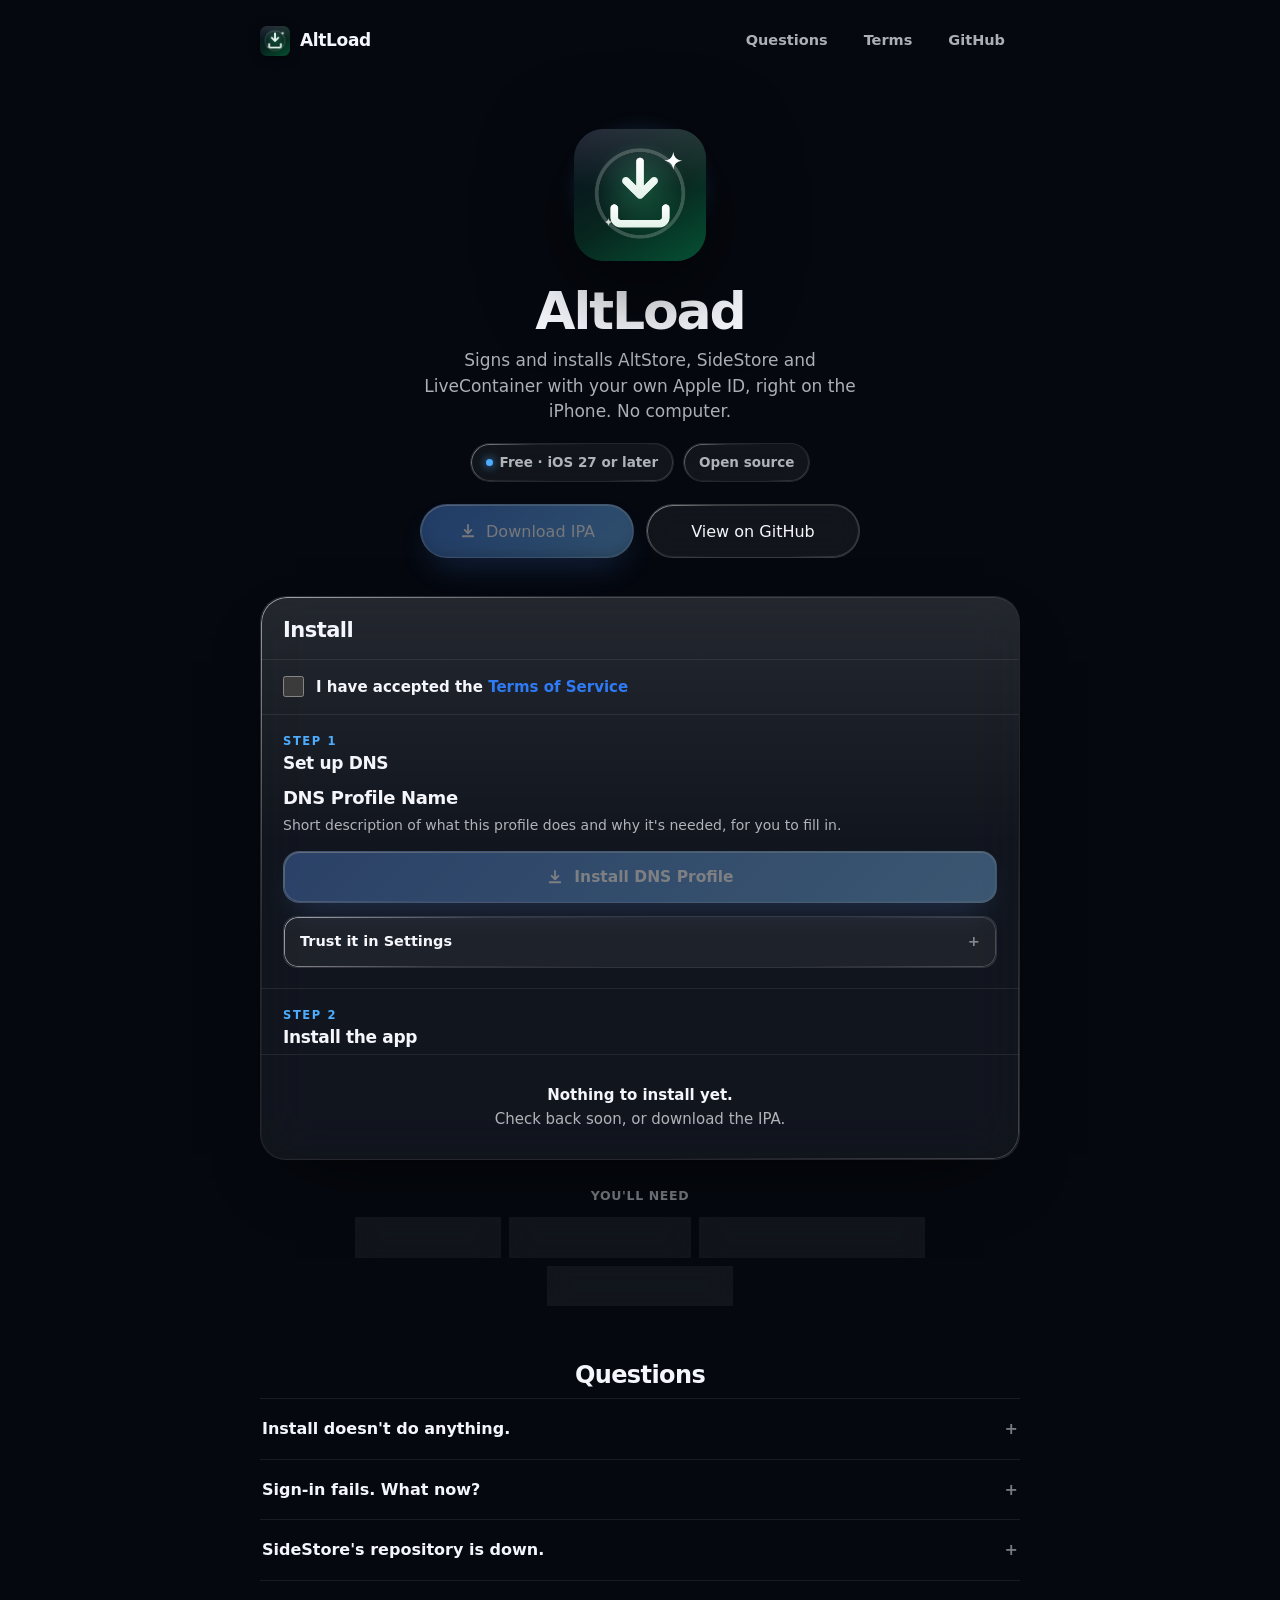
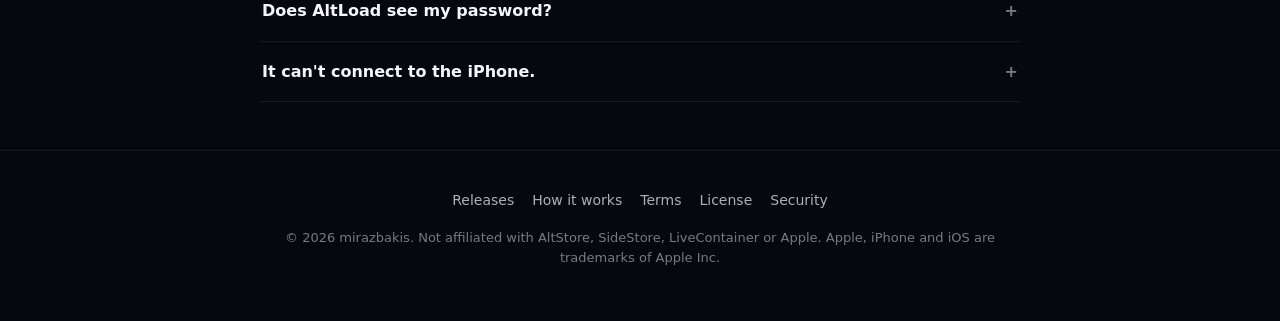
==== commit 23aa98eb: "Redesign site: midnight liquid-glass theme with DNS setup step" ====
--- a/web/index.html
+++ b/web/index.html
@@ -9,114 +9,114 @@
 <meta property="og:description" content="AltStore, SideStore and LiveContainer, installed on the iPhone itself. Tap to install.">
 <meta property="og:type" content="website">
 <meta property="og:image" content="https://mirazbakis.github.io/AltLoad/AltLoad.png">
-<meta name="theme-color" content="#03050b">
+<meta name="theme-color" content="#061436">
 <link rel="icon" type="image/png" href="AltLoad.png">
 <link rel="apple-touch-icon" href="AltLoad.png">
 <link rel="stylesheet" href="assets/altload.css">
 <style>
-  /* ---- layout: app card beside the install list, stacked on narrow screens ---- */
-  /* On a phone the order is app, install list, requirements, so Install stays near the top. */
-  .shell{display:grid;grid-template-columns:340px minmax(0,1fr);grid-template-areas:"app list" "need list";grid-template-rows:auto 1fr;gap:20px;align-items:start;padding-top:28px}
-  .app{grid-area:app}.list{grid-area:list}.need-card{grid-area:need}
-  @media (max-width:860px){.shell{grid-template-columns:1fr;grid-template-areas:"app" "list" "need";grid-template-rows:auto;gap:14px;padding-top:12px}}
-
-  /* ---- app card ---- */
-  .app{padding:26px}
-  @media (max-width:860px){.app{text-align:center;padding:22px}}
-  .app .icon{width:92px;height:92px;border-radius:22px;box-shadow:0 18px 44px rgba(0,0,0,.55),0 0 70px -8px rgba(46,212,127,.5),0 0 0 1px rgba(255,255,255,.07)}
-  @media (max-width:860px){.app .icon{margin:0 auto;width:76px;height:76px;border-radius:18px}.app h1{font-size:34px;margin-top:14px}.app .sub{margin:10px 0 16px}}
-  .app h1{font-size:40px;font-weight:800;letter-spacing:-.035em;margin:18px 0 4px}
-  .app .ver{font-size:14.5px;color:var(--ink-3);font-weight:600}
-  .app .sub{font-size:15.5px;color:var(--ink-2);margin:14px 0 20px;line-height:1.5}
-  .app .btns{display:grid;gap:10px}
-  .app .btn{min-height:46px;border-radius:14px;font-weight:700;font-size:15.5px}
-  .need-card{padding:20px 26px 10px}
-  .need-card h2{font-size:17px;font-weight:800;margin-bottom:6px}
-  .need{list-style:none}
-  .need li{display:flex;justify-content:space-between;gap:12px;padding:10px 0;border-bottom:1px solid var(--line);font-size:14px}
-  .need li:last-child{border-bottom:0}
-  .need li span:first-child{font-weight:700}
-  .need li span:last-child{color:var(--ink-2);text-align:right}
-  .need a{color:var(--accent);text-decoration:none}
-
-  /* ---- install list ---- */
-  .list{overflow:hidden}
-  .list-head{display:flex;align-items:center;gap:12px;padding:20px 20px 14px}
-  .list-head h2{font-size:22px;font-weight:800;flex:1}
+  main.wrap{padding-top:18px}
+
+  /* ---- hero ---- */
+  .hero{text-align:center;padding:30px 0 8px}
+  .hero-icon{position:relative;width:132px;height:132px;margin:0 auto 22px}
+  .hero-icon::after{content:"";position:absolute;inset:-30% -30% -22%;z-index:-1;border-radius:50%;
+    background:radial-gradient(closest-side,rgba(77,173,255,.55),rgba(77,173,255,0) 72%);filter:blur(6px)}
+  .hero-icon img{width:132px;height:132px;filter:drop-shadow(0 24px 44px rgba(0,0,0,.6))}
+  .hero h1{font-size:52px;font-weight:850;letter-spacing:-.04em;margin-bottom:8px}
+  .hero .sub{font-size:17px;color:var(--ink-2);max-width:460px;margin:0 auto 18px;line-height:1.5}
+  .hero .chips{margin-bottom:22px}
+  .hero-btns{display:grid;grid-template-columns:1fr 1fr;gap:12px;max-width:440px;margin:0 auto}
+  @media (max-width:480px){.hero h1{font-size:42px}.hero-btns{grid-template-columns:1fr}}
+
+  /* ---- install card ---- */
+  .list{overflow:hidden;margin-top:30px}
+  .list-head{display:flex;align-items:center;gap:12px;padding:22px 22px 16px}
+  .list-head h2{font-size:21px;font-weight:800;flex:1}
   .list-head h2 span{color:var(--ink-3);font-weight:700;margin-left:4px}
-  .icon-btn{width:40px;height:40px;flex:none;display:grid;place-items:center;border-radius:999px;border:1px solid var(--line);background:var(--raised);color:var(--ink);cursor:pointer}
+  .icon-btn{width:40px;height:40px;flex:none;display:grid;place-items:center;border-radius:999px;border:1px solid var(--line-2);
+    background:var(--glass);color:var(--ink);cursor:pointer;transition:background .15s}
+  .icon-btn:hover{background:var(--glass-2)}
   .icon-btn svg{width:18px;height:18px}
-  .icon-btn[aria-expanded="true"]{background:var(--accent);border-color:transparent}
-  .search{display:none;padding:0 20px 14px}
+  .icon-btn[aria-expanded="true"]{background:var(--accent);border-color:transparent;color:#fff}
+  .search{display:none;padding:0 22px 14px}
   .search.open{display:block}
-  .search input{width:100%;height:44px;padding:0 14px 0 40px;border-radius:12px;border:1px solid var(--line-2);background:var(--raised) no-repeat 13px 50%/17px;
+  .search input{width:100%;height:46px;padding:0 14px 0 42px;border-radius:13px;border:1px solid var(--line-2);background:var(--glass) no-repeat 14px 50%/17px;
     background-image:url("data:image/svg+xml,%3Csvg xmlns='http://www.w3.org/2000/svg' viewBox='0 0 24 24' fill='none' stroke='%23eef3fb' stroke-opacity='.5' stroke-width='2.2' stroke-linecap='round'%3E%3Ccircle cx='11' cy='11' r='7'/%3E%3Cpath d='m20 20-3.5-3.5'/%3E%3C/svg%3E");
     color:var(--ink);font:500 16px var(--sans);outline:none}
   .search input:focus{border-color:var(--accent)}
 
-  .tos{display:flex;gap:11px;align-items:center;padding:13px 20px;border-top:1px solid var(--line);font-size:15px;font-weight:600;cursor:pointer;transition:background .3s}
-  .tos input{width:20px;height:20px;flex:none;accent-color:var(--accent);margin:0}
-  .tos a{color:var(--accent);text-decoration:none}
-  .tos.nudge{background:rgba(46,212,127,.17)}
-
+  .tos{display:flex;gap:12px;align-items:center;padding:15px 22px;border-top:1px solid var(--line);font-size:15px;font-weight:600;cursor:pointer;transition:background .3s}
+  .tos input{width:21px;height:21px;flex:none;accent-color:var(--accent);margin:0}
+  .tos a{color:var(--accent);text-decoration:none;font-weight:700}
+  .tos.nudge{background:rgba(47,123,246,.22)}
+
+  /* step label shared by the DNS step and the signed-install list */
+  .step-line{padding:17px 22px 7px;border-top:1px solid var(--line)}
+  .kicker{display:block;font-size:11.5px;font-weight:800;letter-spacing:.14em;text-transform:uppercase;color:var(--accent-2);margin-bottom:4px}
+  .step-line h3{font-size:17px;font-weight:800;letter-spacing:-.02em}
+
+  /* ---- DNS step ---- */
+  .dns{padding:4px 22px 20px}
+  .dns-name{font-size:18px;font-weight:800;letter-spacing:-.02em}
+  .dns-sub{font-size:14px;color:var(--ink-2);margin-top:3px;line-height:1.5}
+  .dns-btn{display:flex;width:100%;justify-content:center;gap:10px;min-height:52px;margin-top:15px;border-radius:16px;
+    color:#fff;font-weight:800;font-size:15.5px;text-decoration:none;align-items:center;border:1px solid rgba(255,255,255,.26);
+    background:linear-gradient(135deg,var(--accent) 0%,var(--accent-2) 100%);
+    box-shadow:0 1px 0 rgba(255,255,255,.38) inset,0 16px 32px -12px rgba(47,123,246,.7);transition:filter .15s,transform .15s}
+  .dns-btn svg{width:18px;height:18px;flex:none}
+  .dns-btn:hover{filter:brightness(1.05);transform:translateY(-1px)}
+  .dns-btn[aria-disabled="true"]{opacity:.45;pointer-events:none;filter:saturate(.6)}
+  .dns-guide{margin-top:13px;border:1px solid var(--line);border-radius:14px;background:var(--glass);overflow:hidden}
+  .dns-guide summary{list-style:none;cursor:pointer;padding:13px 16px;font-weight:700;font-size:14.5px;display:flex;justify-content:space-between;gap:12px}
+  .dns-guide summary::-webkit-details-marker{display:none}
+  .dns-guide summary::after{content:"+";color:var(--ink-3);font-weight:700}
+  .dns-guide[open] summary::after{content:"–"}
+  .dns-guide ol{margin:0;padding:0 18px 15px 36px;color:var(--ink-2);font-size:14px;line-height:1.55}
+  .dns-guide li{padding:3px 0}
+  .dns-guide li b{color:var(--ink)}
+
+  /* ---- signed-install rows ---- */
   .rows{list-style:none}
-  .rowi{display:flex;align-items:center;gap:14px;padding:13px 20px;border-top:1px solid var(--line)}
-  .rowi .ico{width:46px;height:46px;border-radius:11px;flex:none;box-shadow:0 0 0 1px rgba(255,255,255,.07)}
+  .rowi{display:flex;align-items:center;gap:14px;padding:14px 22px;border-top:1px solid var(--line)}
+  .rowi .ico{width:46px;height:46px;border-radius:12px;flex:none;box-shadow:0 0 0 1px rgba(255,255,255,.07)}
   .rowi .txt{flex:1;min-width:0}
   .rowi .name{font-size:17px;font-weight:800;letter-spacing:-.02em}
   .rowi .det{display:flex;align-items:center;gap:6px;font-size:13.5px;color:var(--ink-3);margin-top:1px}
   .rowi .ok{display:inline-flex;align-items:center;gap:5px;color:var(--leaf);font-weight:700}
-  .rowi .ok::before{content:"";width:7px;height:7px;border-radius:50%;background:var(--leaf)}
-  .get{flex:none;display:inline-flex;align-items:center;min-height:34px;padding:0 18px;border-radius:999px;font-weight:800;font-size:14.5px;
-    color:#042016;background:linear-gradient(180deg,var(--accent),var(--accent-deep));text-decoration:none;transition:opacity .15s,transform .15s,filter .15s;
-    box-shadow:0 1px 0 rgba(255,255,255,.28) inset,0 6px 16px -7px rgba(46,212,127,.55)}
+  .rowi .ok::before{content:"";width:7px;height:7px;border-radius:50%;background:var(--leaf);box-shadow:0 0 8px var(--leaf)}
+  .get{flex:none;display:inline-flex;align-items:center;min-height:36px;padding:0 20px;border-radius:999px;font-weight:800;font-size:14.5px;
+    color:#fff;background:linear-gradient(135deg,var(--accent),var(--accent-2));text-decoration:none;
+    border:1px solid rgba(255,255,255,.26);transition:filter .15s,transform .15s;
+    box-shadow:0 1px 0 rgba(255,255,255,.35) inset,0 8px 18px -8px rgba(47,123,246,.7)}
   .get:hover{filter:brightness(1.05)}
   .get:active{transform:scale(.96)}
-  /* Locked until the Terms box is ticked. Still clickable so a tap can point at the box. */
-  .get[aria-disabled="true"],.btn[aria-disabled="true"]{opacity:.38;pointer-events:auto;cursor:not-allowed}
-  .note{padding:26px 20px;border-top:1px solid var(--line);color:var(--ink-2);font-size:15px;text-align:center}
+  .get[aria-disabled="true"],.dns-btn[aria-disabled="true"],.btn[aria-disabled="true"]{opacity:.45;pointer-events:auto;cursor:not-allowed}
+  .note{padding:28px 22px;border-top:1px solid var(--line);color:var(--ink-2);font-size:15px;text-align:center}
   .note b{color:var(--ink)}
 
-  /* ---- DNS profile step (sits between Terms and the signed installs) ---- */
-  .dns{padding:4px 20px 18px}
-  .dns-head{display:flex;align-items:flex-start;gap:12px}
-  .step-badge{flex:none;display:grid;place-items:center;width:26px;height:26px;margin-top:1px;border-radius:999px;
-    background:linear-gradient(180deg,var(--accent),var(--accent-deep));color:#042016;font-size:13px;font-weight:800;
-    box-shadow:0 1px 0 rgba(255,255,255,.28) inset}
-  .dns-name{font-size:17px;font-weight:800;letter-spacing:-.02em}
-  .dns-sub{font-size:14px;color:var(--ink-2);margin-top:3px;line-height:1.5}
-  /* The big DNS button reuses the gradient from .get but spans the card. */
-  .dns-btn{display:flex;width:100%;justify-content:center;gap:9px;min-height:46px;margin-top:14px;
-    border-radius:14px;padding:0 18px;font-size:15.5px}
-  .dns-btn svg{width:18px;height:18px;flex:none}
-  .dns-guide{margin-top:12px;border:1px solid var(--line);border-radius:12px;background:var(--raised)}
-  .dns-guide summary{list-style:none;cursor:pointer;padding:12px 14px;font-weight:700;font-size:14.5px;
-    display:flex;justify-content:space-between;gap:12px}
-  .dns-guide summary::-webkit-details-marker{display:none}
-  .dns-guide summary::after{content:"+";color:var(--ink-3);font-weight:700}
-  .dns-guide[open] summary::after{content:"–"}
-  .dns-guide ol{margin:0;padding:0 16px 14px 34px;color:var(--ink-2);font-size:14px;line-height:1.55}
-  .dns-guide li{padding:3px 0}
-  .dns-guide li b{color:var(--ink)}
-
-  /* step label shared by the DNS step and the signed-install list */
-  .step-line{display:flex;align-items:center;gap:12px;padding:14px 20px 4px;border-top:1px solid var(--line)}
-  .step-line .step-badge{margin-top:0}
-  .step-line h3{font-size:15px;font-weight:800;letter-spacing:-.01em}
+  /* liquid-glass edge: a soft light on the rounded corners of the pills and guide */
+  .get,.dns-btn,.dns-guide{position:relative}
+  .get::after,.dns-btn::after,.dns-guide::after{content:"";position:absolute;inset:0;border-radius:inherit;pointer-events:none;z-index:2;padding:1px;
+    background:linear-gradient(135deg,rgba(255,255,255,.6) 0%,rgba(255,255,255,.1) 26%,rgba(255,255,255,0) 50%,rgba(255,255,255,0) 72%,rgba(255,255,255,.22) 100%);
+    -webkit-mask:linear-gradient(#000 0 0) content-box,linear-gradient(#000 0 0);-webkit-mask-composite:xor;
+    mask:linear-gradient(#000 0 0) content-box,linear-gradient(#000 0 0);mask-composite:exclude}
+
+  /* ---- you'll need ---- */
+  .needs{margin:26px auto 0;text-align:center}
+  .needs .label{margin-bottom:12px}
 
   /* ---- FAQ ---- */
-  .faq{max-width:760px;margin:0 auto;padding-top:64px}
-  .faq h2{font-size:24px;font-weight:800;margin-bottom:10px}
+  .faq{margin:0 auto;padding-top:56px}
+  .faq h2{font-size:24px;font-weight:800;margin-bottom:10px;text-align:center}
   details{border-top:1px solid var(--line)}
   details:last-of-type{border-bottom:1px solid var(--line)}
-  summary{list-style:none;cursor:pointer;padding:16px 0;font-weight:700;font-size:16.5px;display:flex;justify-content:space-between;gap:16px}
+  summary{list-style:none;cursor:pointer;padding:17px 2px;font-weight:700;font-size:16px;display:flex;justify-content:space-between;gap:16px}
   summary::-webkit-details-marker{display:none}
   summary::after{content:"+";font-weight:700;color:var(--ink-3)}
   details[open] summary::after{content:"–"}
-  details p{color:var(--ink-2);padding:0 0 16px;font-size:15px}
-
-  @media (max-width:420px){
-    .app{padding:22px 18px}
+  details p{color:var(--ink-2);padding:0 2px 17px;font-size:15px}
+
+  @media (max-width:440px){
     .list-head,.search{padding-left:16px;padding-right:16px}
     .tos,.rowi,.step-line,.dns{padding-left:16px;padding-right:16px}
     .rowi{gap:12px}
@@ -137,76 +137,70 @@
 </header>
 
 <main class="wrap">
-  <div class="shell">
-    <!-- ===== The app ===== -->
-    <aside class="app surface">
-      <img class="icon" src="AltLoad.png" alt="AltLoad icon">
-      <h1>AltLoad</h1>
-      <div class="ver" id="ver">Free · iOS 27 or later</div>
-      <p class="sub">Signs and installs AltStore, SideStore and LiveContainer with your own Apple ID, right on the iPhone. No computer.</p>
-      <div class="btns">
-        <a class="btn btn-quiet" id="dlBtn" aria-disabled="true" href="https://github.com/mirazbakis/AltLoad/releases/latest/download/AltLoad.ipa">
-          <svg viewBox="0 0 24 24" fill="none" stroke="currentColor" stroke-width="2.4" stroke-linecap="round" stroke-linejoin="round"><path d="M12 4v11m0 0-4.5-4.5M12 15l4.5-4.5M5 19h14"/></svg>
-          Download IPA
-        </a>
-        <a class="btn btn-quiet" href="https://github.com/mirazbakis/AltLoad">View on GitHub</a>
-      </div>
-    </aside>
-
-    <aside class="need-card surface" aria-labelledby="needTitle">
-      <h2 id="needTitle">You'll need</h2>
-      <ul class="need">
-        <li><span>iOS</span><span>27 or later</span></li>
-        <li><span>Developer Mode</span><span>On</span></li>
-        <li><span>LocalDevVPN</span><span><a href="https://apps.apple.com/app/id6755608044">App Store</a></span></li>
-        <li><span>Apple ID</span><span>Free works</span></li>
-      </ul>
-    </aside>
-
-    <!-- ===== Signed installs ===== -->
-    <section class="list surface" id="install" aria-labelledby="installTitle">
-      <div class="list-head">
-        <h2 id="installTitle">Install<span id="count"></span></h2>
-        <button class="icon-btn" id="searchBtn" type="button" aria-label="Search" aria-expanded="false" aria-controls="searchBox">
-          <svg viewBox="0 0 24 24" fill="none" stroke="currentColor" stroke-width="2.4" stroke-linecap="round"><circle cx="11" cy="11" r="7"/><path d="m20 20-3.5-3.5"/></svg>
-        </button>
-      </div>
-      <div class="search" id="searchBox">
-        <input id="q" type="search" placeholder="Search" autocomplete="off" autocorrect="off" spellcheck="false" aria-label="Search">
-      </div>
-      <label class="tos" id="tosRow"><input type="checkbox" id="tos"> <span>I have accepted the <a href="terms.html">Terms of Service</a></span></label>
-
-      <!-- ===== Step 1: DNS profile (install this before the signed install) ===== -->
-      <!-- TODO: fill in the real name and description below. The profile is NextDNS. -->
-      <div class="step-line"><span class="step-badge" aria-hidden="true">1</span><h3>Set up DNS</h3></div>
-      <div class="dns" id="dnsStep">
-        <div class="dns-head">
-          <div>
-            <div class="dns-name" id="dnsName">DNS Profile Name</div>
-            <p class="dns-sub" id="dnsDesc">Short description of what this profile does and why it's needed, for you to fill in.</p>
-          </div>
-        </div>
-        <a class="get dns-btn" id="dnsBtn" aria-disabled="true" href="https://mirazbakis.github.io/AltLoadDNS.mobileconfig">
-          <svg viewBox="0 0 24 24" fill="none" stroke="currentColor" stroke-width="2.4" stroke-linecap="round" stroke-linejoin="round"><path d="M12 4v11m0 0-4.5-4.5M12 15l4.5-4.5M5 19h14"/></svg>
-          Install DNS Profile
-        </a>
-        <details class="dns-guide">
-          <summary>Trust it in Settings</summary>
-          <ol>
-            <li>Tap <b>Install DNS Profile</b>, then tap <b>Allow</b> when Safari offers to download the profile.</li>
-            <li>Open <b>Settings</b> and tap <b>Profile Downloaded</b> near the top — or go to <b>General › VPN &amp; Device Management</b> — then tap <b>Install</b>, enter your passcode and confirm.</li>
-            <li>In <b>General › VPN &amp; Device Management</b>, open <b>DNS</b> and choose the profile. Leave it on until the install below is finished.</li>
-          </ol>
-        </details>
-      </div>
-
-      <!-- ===== Step 2: the signed install ===== -->
-      <div class="step-line"><span class="step-badge" aria-hidden="true">2</span><h3>Install the app</h3></div>
-      <ul class="rows" id="rows">
-        <li class="note">Loading…</li>
-      </ul>
-    </section>
-  </div>
+
+  <!-- ===== Hero ===== -->
+  <section class="hero">
+    <div class="hero-icon"><img src="AltLoad.png" alt="AltLoad icon"></div>
+    <h1>AltLoad</h1>
+    <p class="sub">Signs and installs AltStore, SideStore and LiveContainer with your own Apple ID, right on the iPhone. No computer.</p>
+    <div class="chips">
+      <span class="chip" id="ver"><span class="dot"></span> Free · iOS 27 or later</span>
+      <span class="chip">Open source</span>
+    </div>
+    <div class="hero-btns">
+      <a class="btn btn-primary" id="dlBtn" aria-disabled="true" href="https://github.com/mirazbakis/AltLoad/releases/latest/download/AltLoad.ipa">
+        <svg viewBox="0 0 24 24" fill="none" stroke="currentColor" stroke-width="2.4" stroke-linecap="round" stroke-linejoin="round"><path d="M12 4v11m0 0-4.5-4.5M12 15l4.5-4.5M5 19h14"/></svg>
+        Download IPA
+      </a>
+      <a class="btn btn-quiet" href="https://github.com/mirazbakis/AltLoad">View on GitHub</a>
+    </div>
+  </section>
+
+  <!-- ===== Install flow: Terms → DNS → signed install ===== -->
+  <section class="list surface" id="install" aria-labelledby="installTitle">
+    <div class="list-head">
+      <h2 id="installTitle">Install<span id="count"></span></h2>
+    </div>
+
+    <label class="tos" id="tosRow"><input type="checkbox" id="tos"> <span>I have accepted the <a href="terms.html">Terms of Service</a></span></label>
+
+    <!-- ===== Step 1: DNS profile ===== -->
+    <!-- TODO: fill in the real name and description below. The profile is NextDNS. -->
+    <div class="step-line"><span class="kicker">Step 1</span><h3>Set up DNS</h3></div>
+    <div class="dns" id="dnsStep">
+      <div class="dns-name" id="dnsName">DNS Profile Name</div>
+      <p class="dns-sub" id="dnsDesc">Short description of what this profile does and why it's needed, for you to fill in.</p>
+      <a class="dns-btn" id="dnsBtn" aria-disabled="true" href="https://mirazbakis.github.io/AltLoadDNS.mobileconfig">
+        <svg viewBox="0 0 24 24" fill="none" stroke="currentColor" stroke-width="2.4" stroke-linecap="round" stroke-linejoin="round"><path d="M12 4v11m0 0-4.5-4.5M12 15l4.5-4.5M5 19h14"/></svg>
+        Install DNS Profile
+      </a>
+      <details class="dns-guide">
+        <summary>Trust it in Settings</summary>
+        <ol>
+          <li>Tap <b>Install DNS Profile</b>, then tap <b>Allow</b> when Safari offers to download the profile.</li>
+          <li>Open <b>Settings</b> and tap <b>Profile Downloaded</b> near the top — or go to <b>General › VPN &amp; Device Management</b> — then tap <b>Install</b>, enter your passcode and confirm.</li>
+          <li>In <b>General › VPN &amp; Device Management</b>, open <b>DNS</b> and choose the profile. Leave it on until the install below is finished.</li>
+        </ol>
+      </details>
+    </div>
+
+    <!-- ===== Step 2: the signed install ===== -->
+    <div class="step-line"><span class="kicker">Step 2</span><h3>Install the app</h3></div>
+    <ul class="rows" id="rows">
+      <li class="note">Loading…</li>
+    </ul>
+  </section>
+
+  <!-- ===== You'll need ===== -->
+  <section class="needs" aria-labelledby="needTitle">
+    <div class="label" id="needTitle">You'll need</div>
+    <div class="chips">
+      <span class="chip"><b>iOS</b> 27 or later</span>
+      <span class="chip"><b>Developer Mode</b> on</span>
+      <a class="chip" href="https://apps.apple.com/app/id6755608044"><b>LocalDevVPN</b> · App Store</a>
+      <span class="chip"><b>Apple ID</b> free works</span>
+    </div>
+  </section>
 
   <!-- ===== Questions ===== -->
   <section class="faq" id="faq">
@@ -221,7 +215,6 @@
 
 <footer>
   <div class="wrap">
-    <a class="brand" href="index.html"><img src="AltLoad.png" alt="">AltLoad</a>
     <nav>
       <a href="https://github.com/mirazbakis/AltLoad/releases">Releases</a>
       <a href="https://github.com/mirazbakis/AltLoad/blob/main/docs/HOW-IT-WORKS.md">How it works</a>
@@ -238,9 +231,6 @@
   var rows = document.getElementById('rows');
   var countEl = document.getElementById('count');
   var verEl = document.getElementById('ver');
-  var q = document.getElementById('q');
-  var searchBtn = document.getElementById('searchBtn');
-  var searchBox = document.getElementById('searchBox');
   var tos = document.getElementById('tos');
   var tosRow = document.getElementById('tosRow');
   var dl = document.getElementById('dlBtn');
@@ -254,7 +244,7 @@
   // ---- Terms gate (remembered on this device) ----
   function gate(){
     var ok = tos.checked;
-    [].forEach.call(document.querySelectorAll('.get'), function(a){ a.setAttribute('aria-disabled', ok ? 'false' : 'true'); });
+    [].forEach.call(document.querySelectorAll('.get, #dnsBtn'), function(a){ a.setAttribute('aria-disabled', ok ? 'false' : 'true'); });
     dl.setAttribute('aria-disabled', ok ? 'false' : 'true');
   }
   try{ tos.checked = localStorage.getItem(KEY)==='1'; }catch(e){}
@@ -264,7 +254,7 @@
   });
   // A tap on a locked button points at the Terms box instead of doing nothing.
   document.addEventListener('click', function(e){
-    var a = e.target.closest && e.target.closest('.get, #dlBtn');
+    var a = e.target.closest && e.target.closest('.get, #dnsBtn, #dlBtn');
     if(!a || tos.checked) return;
     e.preventDefault();
     tosRow.scrollIntoView({behavior:'smooth', block:'center'});
@@ -278,16 +268,7 @@
       rows.innerHTML = '<li class="note"><b>Nothing to install yet.</b><br>Check back soon, or download the IPA.</li>';
       return;
     }
-    var terms = (q.value||'').trim().toLowerCase().split(/\s+/).filter(Boolean);
-    var shown = slots.filter(function(s){
-      var hay = ('altload valid version v' + s.version + ' ' + s.version).toLowerCase();
-      return terms.every(function(t){ return hay.indexOf(t) > -1; });
-    });
-    if(!shown.length){
-      rows.innerHTML = '<li class="note">Nothing matches “' + esc(q.value) + '”.</li>';
-      return;
-    }
-    rows.innerHTML = shown.map(function(s){
+    rows.innerHTML = slots.map(function(s){
       return '<li class="rowi">'
         + '<img class="ico" src="' + esc(s.iconUrl || 'AltLoad.png') + '" alt="">'
         + '<div class="txt">'
@@ -300,16 +281,6 @@
     gate();
   }
 
-  // ---- Search ----
-  searchBtn.addEventListener('click', function(){
-    var open = !searchBox.classList.contains('open');
-    searchBox.classList.toggle('open', open);
-    searchBtn.setAttribute('aria-expanded', open ? 'true' : 'false');
-    if(open){ q.focus(); } else { q.value = ''; render(); }
-  });
-  q.addEventListener('input', render);
-  q.addEventListener('keydown', function(e){ if(e.key === 'Escape'){ searchBtn.click(); } });
-
   // ---- Load what the signing workflow published ----
   fetch('installs/index.json', {cache:'no-store'})
     .then(function(r){ return r.ok ? r.json() : null; })
@@ -317,7 +288,7 @@
       slots = ((d && d.slots) || []).slice().sort(function(a,b){ return num(a.slug) - num(b.slug); });
       if(slots.length){
         countEl.textContent = slots.length;
-        if(slots[0].version) verEl.textContent = 'Version ' + slots[0].version + ' · Free · iOS 27 or later';
+        if(slots[0].version) verEl.innerHTML = '<span class="dot"></span> Version ' + esc(slots[0].version) + ' · Free · iOS 27+';
       }
       render();
     })
--- a/web/assets/altload.css
+++ b/web/assets/altload.css
@@ -1,27 +1,25 @@
-/* AltLoad pages (index.html, terms.html). Same look as the app: a near-black
-   background with one deep-emerald spotlight from the top, solid dark-green
-   surfaces with hairline edges, a bright emerald accent, and the icon's green. */
+/* AltLoad pages (index.html, terms.html). A midnight base with a faint dark-navy
+   spotlight from the top, Liquid Glass surfaces (frosted, translucent, hairline
+   edge, specular top highlight), and shiny blue accents. Centered single column. */
 :root{
-  --night:#040a08;
-  --spot:#0b3326;
-  --card:#0a1512;
-  --raised:#10201a;
-  --navy:#123a2b;
-  --accent:#2ed47f;
-  --accent-deep:#10864e;
-  --forest:#176b4a;
-  --leaf:#4bd892;
+  --night:#05080f;
+  --spot:#0f2142;
+  --card:#0a1120;
+  --raised:#111a2e;
+  --navy:#16294d;
+  --accent:#2f7bf6;
+  --accent-2:#4dadff;
+  --accent-deep:#1b5fd6;
+  --leaf:#4dadff;
   --ember:#f2a14a;
-  --ink:#eff6f1;
-  --ink-2:rgba(239,246,241,.72);
-  --ink-3:rgba(239,246,241,.5);
-  --line:rgba(255,255,255,.07);
-  --line-2:rgba(255,255,255,.14);
-  --glow:rgba(46,212,127,.9);
-  /* The system font (SF Pro on iPhone) everywhere. --mono used to be JetBrains
-     Mono for labels and numbers; it now points at the same sans so those bits
-     stop looking thin. */
-  --sans:-apple-system,BlinkMacSystemFont,"SF Pro Text","Segoe UI",Roboto,"Helvetica Neue",Arial,sans-serif;
+  --ink:#f4f6fb;
+  --ink-2:rgba(244,246,251,.70);
+  --ink-3:rgba(244,246,251,.48);
+  --line:rgba(255,255,255,.08);
+  --line-2:rgba(255,255,255,.16);
+  --glass:rgba(255,255,255,.055);
+  --glass-2:rgba(255,255,255,.095);
+  --sans:-apple-system,system-ui,"Segoe UI",Inter,Roboto,"Helvetica Neue",Arial,sans-serif;
   --mono:var(--sans);
   color-scheme:dark;
 }
@@ -32,48 +30,80 @@
   color:var(--ink);line-height:1.6;-webkit-font-smoothing:antialiased;
   background:var(--night);min-height:100vh;overflow-x:clip;
 }
-/* the spotlight: one soft emerald cone falling from the top of the page */
-body::before{content:"";position:absolute;z-index:0;pointer-events:none;left:0;right:0;top:0;height:900px;
-  background:radial-gradient(max(560px,62%) 55% at 50% 0%,rgba(16,86,58,.95) 0%,rgba(14,64,44,.34) 55%,rgba(4,10,8,0) 100%)}
+/* the spotlight: one faint dark-navy cone from the top, with a soft blue kiss */
+body::before{content:"";position:absolute;z-index:0;pointer-events:none;left:0;right:0;top:0;height:1000px;
+  background:
+    radial-gradient(640px 420px at 50% -40px,rgba(77,173,255,.12) 0%,rgba(77,173,255,0) 70%),
+    radial-gradient(max(560px,62%) 55% at 50% 0%,rgba(18,38,78,.9) 0%,rgba(13,28,60,.3) 55%,rgba(5,8,15,0) 100%)}
 a{color:inherit}
 img{display:block;max-width:100%}
-.wrap{position:relative;z-index:1;width:min(1040px,100% - 32px);margin-inline:auto}
+.wrap{position:relative;z-index:1;width:min(760px,100% - 32px);margin-inline:auto}
 h1,h2,h3{letter-spacing:-.025em;line-height:1.1;font-weight:800}
 .label{font-size:12.5px;font-weight:700;letter-spacing:.05em;text-transform:uppercase;color:var(--ink-3)}
-.surface{background:linear-gradient(180deg,rgba(255,255,255,.035),rgba(255,255,255,0) 120px),var(--card);
-  border:1px solid var(--line);border-radius:22px;box-shadow:0 1px 0 rgba(255,255,255,.04) inset,0 24px 60px -30px rgba(0,0,0,.8)}
+
+/* Liquid Glass surface */
+.surface{
+  position:relative;background:var(--glass);
+  -webkit-backdrop-filter:blur(26px) saturate(1.35);backdrop-filter:blur(26px) saturate(1.35);
+  border:1px solid var(--line);border-radius:26px;
+  box-shadow:0 1px 0 rgba(255,255,255,.10) inset,0 30px 70px -36px rgba(0,0,0,.9)}
+/* specular top sheen */
+.surface::before{content:"";position:absolute;inset:0;border-radius:inherit;pointer-events:none;z-index:0;
+  background:linear-gradient(180deg,rgba(255,255,255,.08),rgba(255,255,255,0) 44%)}
+.surface>*{position:relative;z-index:1}
+
+/* Liquid Glass specular edge: a soft light caught on the rounded corners —
+   bright at the top-left, a faint glint at the bottom-right, nothing harsh. */
+.glass-edge,.btn,.chip{position:relative}
+.surface::after,.glass-edge::after,.btn::after,.chip::after{content:"";position:absolute;inset:0;border-radius:inherit;pointer-events:none;z-index:2;padding:1px;
+  background:linear-gradient(135deg,rgba(255,255,255,.55) 0%,rgba(255,255,255,.08) 26%,rgba(255,255,255,0) 50%,rgba(255,255,255,0) 72%,rgba(255,255,255,.22) 100%);
+  -webkit-mask:linear-gradient(#000 0 0) content-box,linear-gradient(#000 0 0);-webkit-mask-composite:xor;
+  mask:linear-gradient(#000 0 0) content-box,linear-gradient(#000 0 0);mask-composite:exclude}
 
 /* top bar */
-.bar{position:relative;z-index:5;padding:18px 0}
+.bar{position:relative;z-index:5;padding:20px 0}
 .bar .wrap{display:flex;align-items:center;gap:14px}
-.brand{display:flex;align-items:center;gap:10px;text-decoration:none;font-weight:700;font-size:17px}
-.brand img{width:30px;height:30px;border-radius:8px}
-.bar nav{margin-left:auto;display:flex;align-items:center;gap:4px}
-.bar nav a{padding:8px 12px;border-radius:10px;text-decoration:none;font-size:14.5px;color:var(--ink-2)}
-.bar nav a:hover{color:var(--ink);background:var(--raised)}
+.brand{display:flex;align-items:center;gap:10px;text-decoration:none;font-weight:800;font-size:17px;letter-spacing:-.02em}
+.brand img{width:30px;height:30px;filter:drop-shadow(0 2px 6px rgba(0,0,0,.45))}
+.bar nav{margin-left:auto;display:flex;align-items:center;gap:6px}
+.bar nav a{padding:8px 14px;border-radius:999px;text-decoration:none;font-size:14.5px;font-weight:600;color:var(--ink-2);
+  border:1px solid transparent;transition:background .15s,color .15s,border-color .15s}
+.bar nav a:hover{color:var(--ink);background:var(--glass);border-color:var(--line)}
 @media (max-width:640px){.bar nav a.opt{display:none}}
 
-/* buttons */
-.btn{display:inline-flex;align-items:center;justify-content:center;gap:9px;min-height:52px;padding:0 22px;border-radius:16px;
-  font:600 16px/1 inherit;font-family:inherit;text-decoration:none;border:1px solid var(--line-2);cursor:pointer;
+/* buttons — glossy, rounded */
+.btn{display:inline-flex;align-items:center;justify-content:center;gap:9px;min-height:54px;padding:0 26px;border-radius:999px;
+  font:700 16px/1 inherit;font-family:inherit;text-decoration:none;cursor:pointer;
   transition:transform .15s,opacity .15s,box-shadow .15s,filter .15s}
 .btn svg{width:18px;height:18px;flex:none}
-.btn-primary{background:linear-gradient(180deg,var(--accent),var(--accent-deep));color:#042016;border-color:rgba(255,255,255,.22);
-  box-shadow:0 1px 0 rgba(255,255,255,.3) inset,0 10px 26px -8px rgba(46,212,127,.5)}
-.btn-primary:hover{filter:brightness(1.05)}
-.btn-quiet{background:var(--raised);color:var(--ink);border-color:var(--line)}
-.btn-quiet:hover{border-color:var(--line-2);background:#15271f}
+.btn-primary{color:#fff;border:1px solid rgba(255,255,255,.26);
+  background:linear-gradient(135deg,var(--accent) 0%,var(--accent-2) 100%);
+  box-shadow:0 1px 0 rgba(255,255,255,.4) inset,0 -10px 20px -12px rgba(0,0,0,.35) inset,0 16px 34px -12px rgba(47,123,246,.7)}
+.btn-primary:hover{filter:brightness(1.07)}
+.btn-quiet{color:var(--ink);background:var(--glass);border:1px solid var(--line-2);
+  -webkit-backdrop-filter:blur(14px);backdrop-filter:blur(14px);
+  box-shadow:0 1px 0 rgba(255,255,255,.12) inset}
+.btn-quiet:hover{background:var(--glass-2)}
 .btn:hover{transform:translateY(-1px)}
-.btn[aria-disabled="true"]{opacity:.4;pointer-events:none}
+.btn:active{transform:translatey(0) scale(.99)}
+.btn[aria-disabled="true"]{opacity:.5;pointer-events:none;filter:saturate(.7)}
+
+/* stat chips */
+.chips{display:flex;flex-wrap:wrap;justify-content:center;gap:9px}
+.chip{display:inline-flex;align-items:center;gap:7px;padding:8px 15px;border-radius:999px;font-size:13.5px;font-weight:700;color:var(--ink-2);
+  text-decoration:none;background:var(--glass);border:1px solid var(--line);-webkit-backdrop-filter:blur(14px);backdrop-filter:blur(14px);
+  transition:border-color .15s,color .15s,background .15s}
+.chip b{color:var(--ink)}
+a.chip:hover{color:var(--ink);border-color:var(--line-2);background:var(--glass-2)}
+.chip .dot{width:7px;height:7px;border-radius:50%;background:var(--leaf);box-shadow:0 0 10px var(--leaf)}
 
 /* footer */
-footer{position:relative;z-index:1;border-top:1px solid var(--line);margin-top:40px;padding:36px 0 48px}
-footer .wrap{display:flex;flex-wrap:wrap;gap:16px 28px;align-items:center}
-footer nav{display:flex;flex-wrap:wrap;gap:6px 18px;margin-left:auto}
+footer{position:relative;z-index:1;border-top:1px solid var(--line);margin-top:48px;padding:38px 0 52px}
+footer .wrap{display:flex;flex-wrap:wrap;gap:16px 28px;align-items:center;justify-content:center;text-align:center}
+footer nav{display:flex;flex-wrap:wrap;gap:8px 18px;justify-content:center}
 footer a{color:var(--ink-2);text-decoration:none;font-size:14px}
 footer a:hover{color:var(--ink)}
 footer small{color:var(--ink-3);font-size:13px;flex-basis:100%}
-@media (max-width:640px){footer nav{margin-left:0}}
 
 .reveal{opacity:0;transform:translateY(14px);transition:opacity .6s ease,transform .6s ease}
 .reveal.in{opacity:1;transform:none}
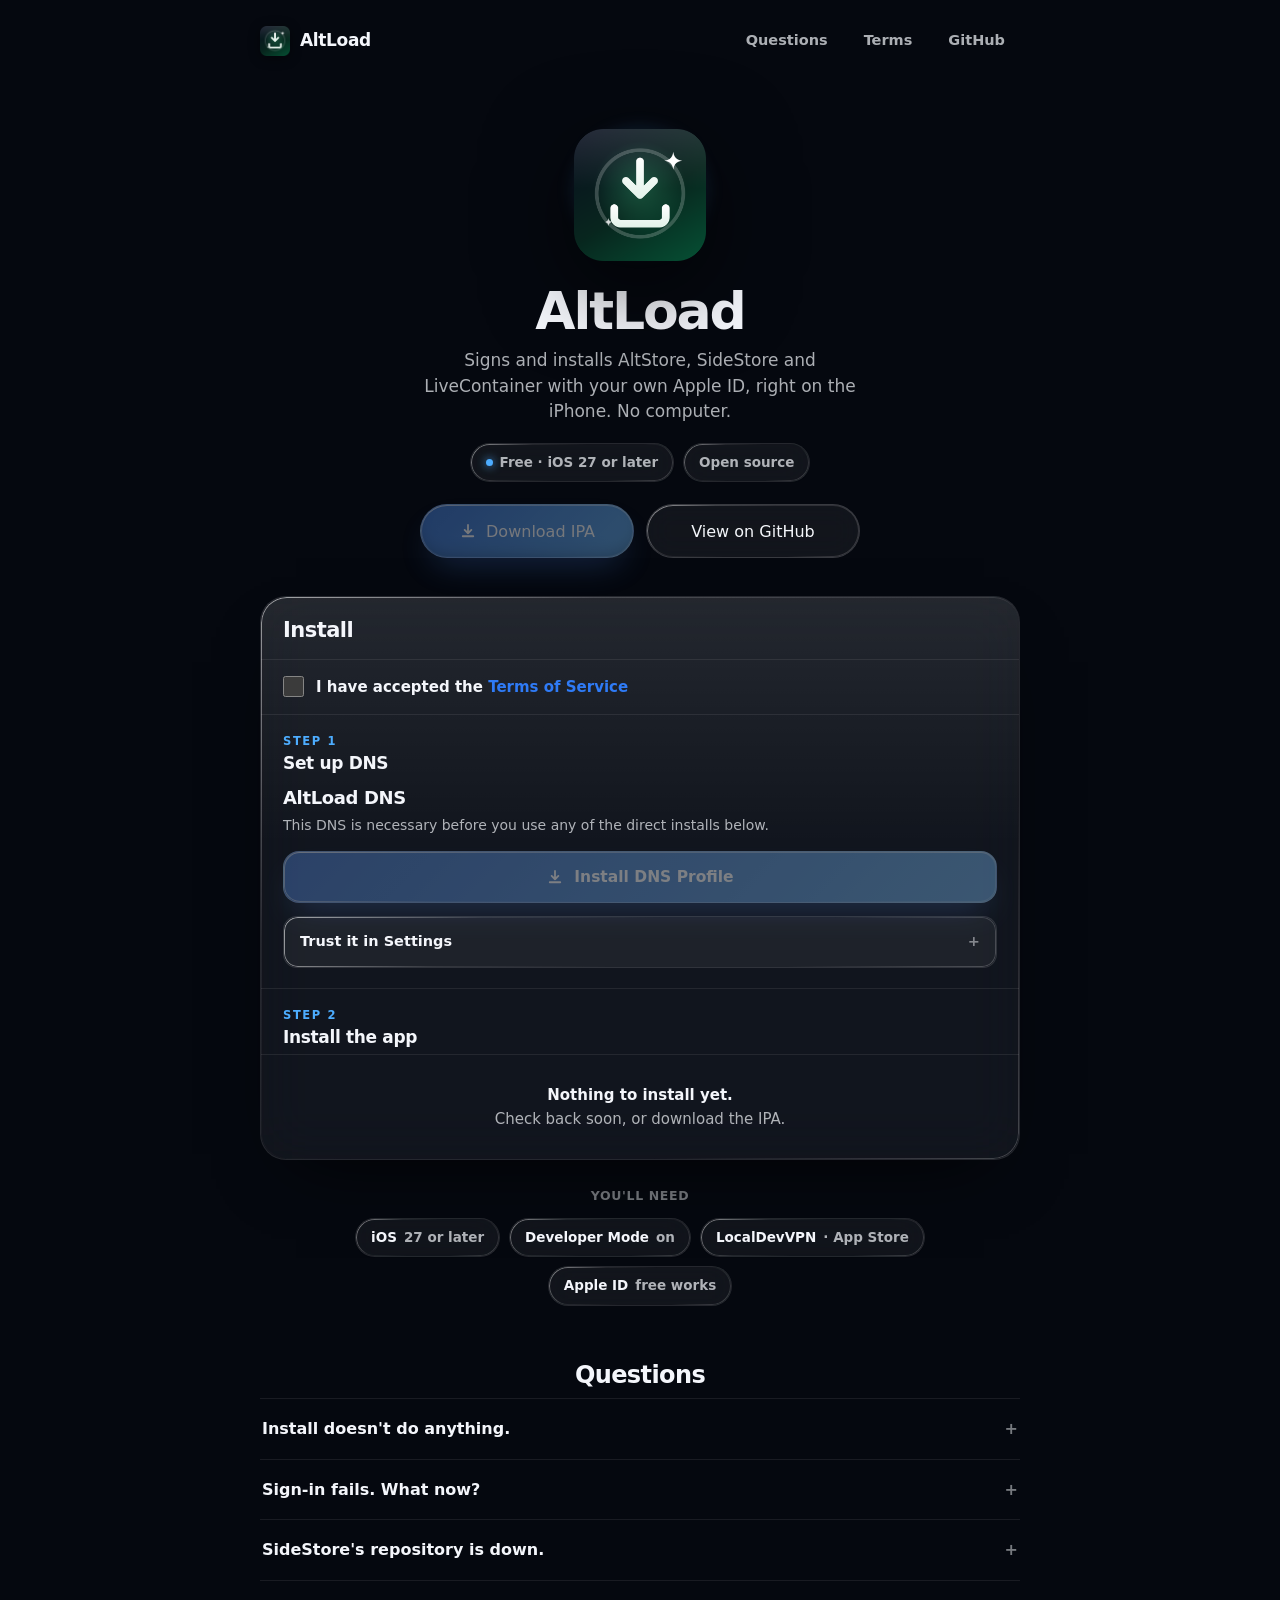
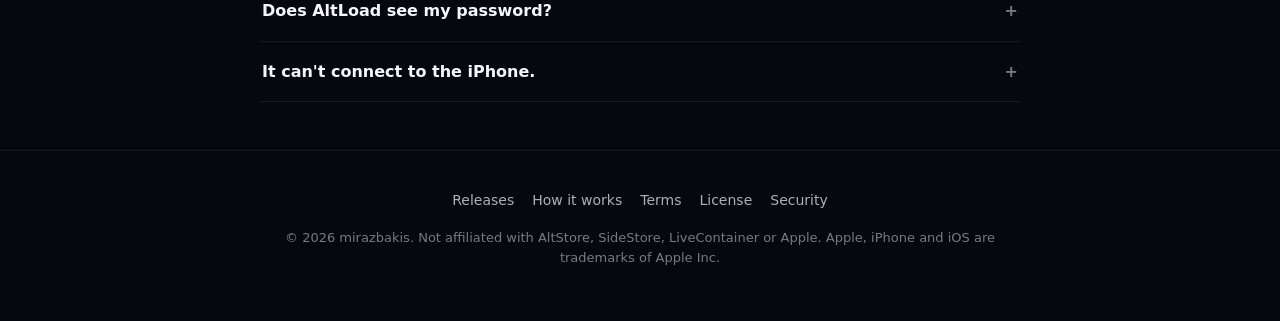
==== commit 915981e6: "Update DNS profile name and description" ====
--- a/web/index.html
+++ b/web/index.html
@@ -168,8 +168,8 @@
     <!-- TODO: fill in the real name and description below. The profile is NextDNS. -->
     <div class="step-line"><span class="kicker">Step 1</span><h3>Set up DNS</h3></div>
     <div class="dns" id="dnsStep">
-      <div class="dns-name" id="dnsName">DNS Profile Name</div>
-      <p class="dns-sub" id="dnsDesc">Short description of what this profile does and why it's needed, for you to fill in.</p>
+      <div class="dns-name" id="dnsName">AltLoad DNS</div>
+      <p class="dns-sub" id="dnsDesc">This DNS is necessary before you use any of the direct installs below.</p>
       <a class="dns-btn" id="dnsBtn" aria-disabled="true" href="https://mirazbakis.github.io/AltLoadDNS.mobileconfig">
         <svg viewBox="0 0 24 24" fill="none" stroke="currentColor" stroke-width="2.4" stroke-linecap="round" stroke-linejoin="round"><path d="M12 4v11m0 0-4.5-4.5M12 15l4.5-4.5M5 19h14"/></svg>
         Install DNS Profile
